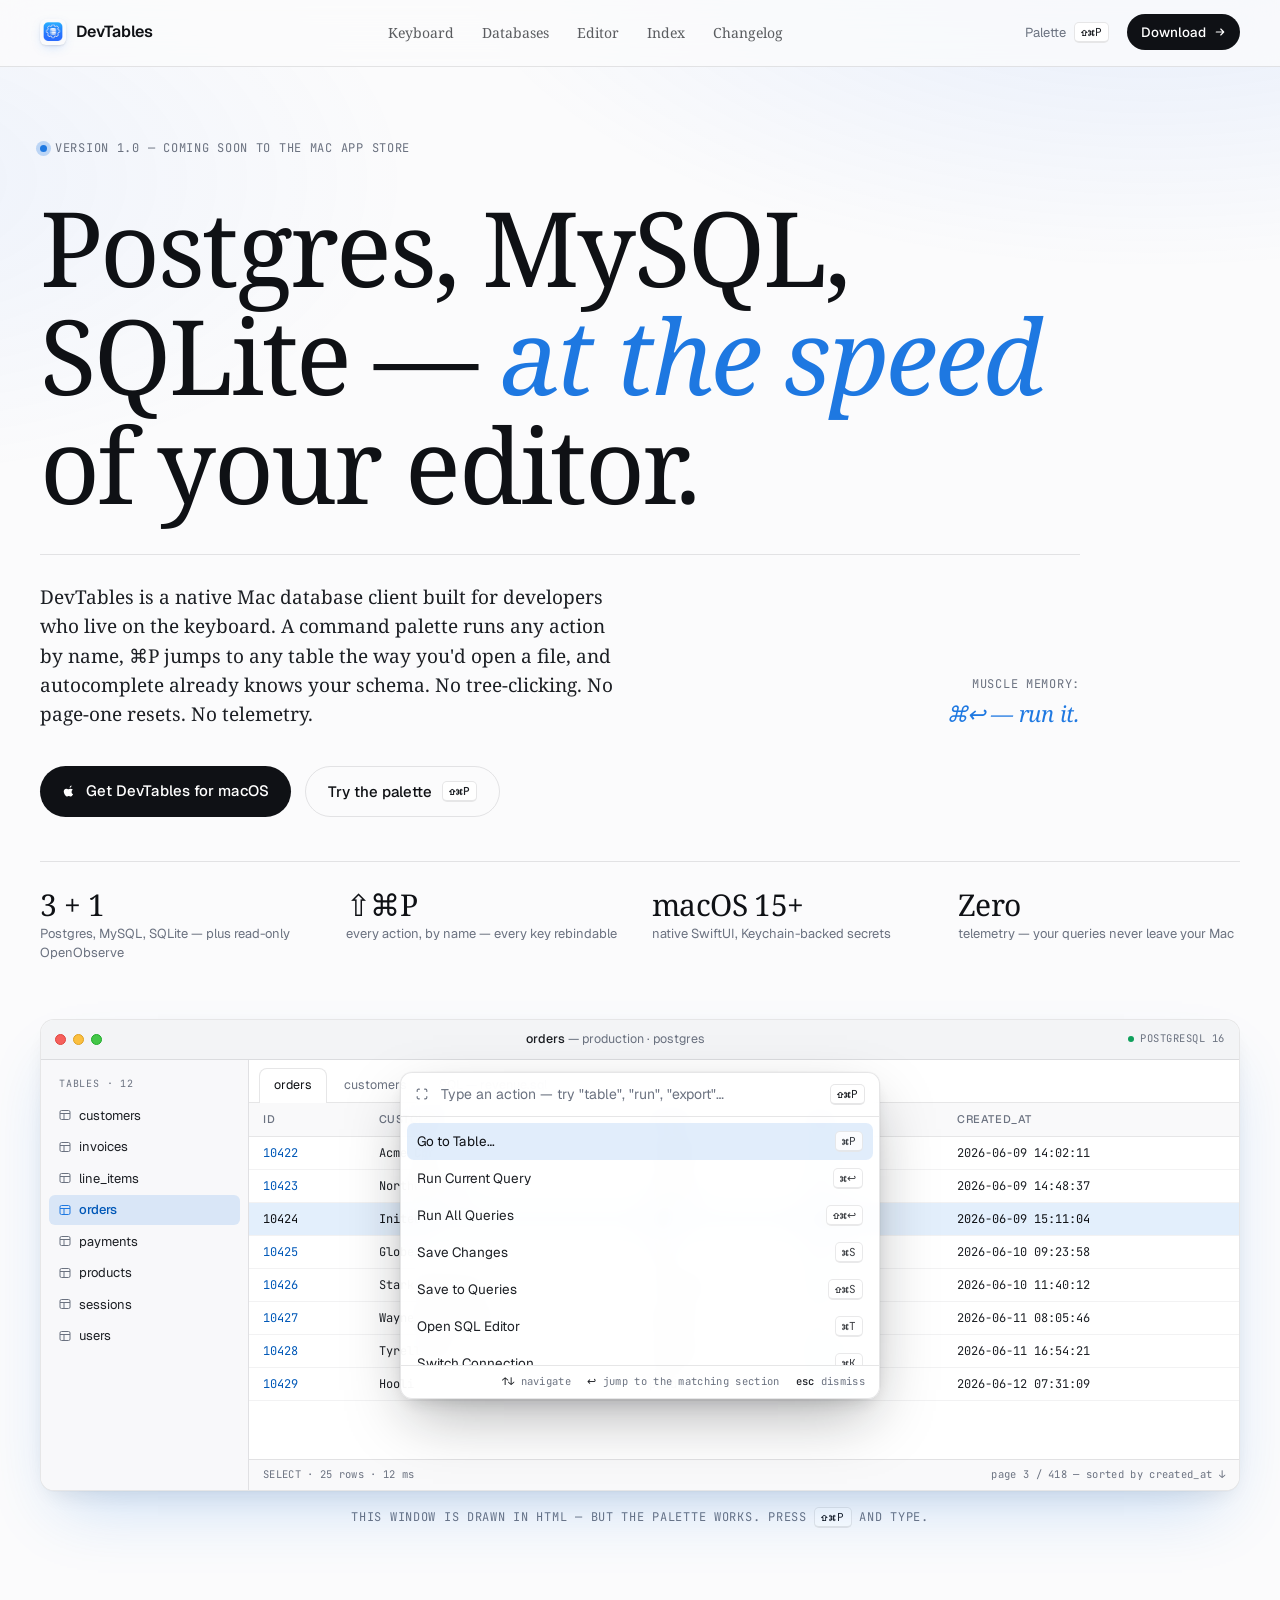
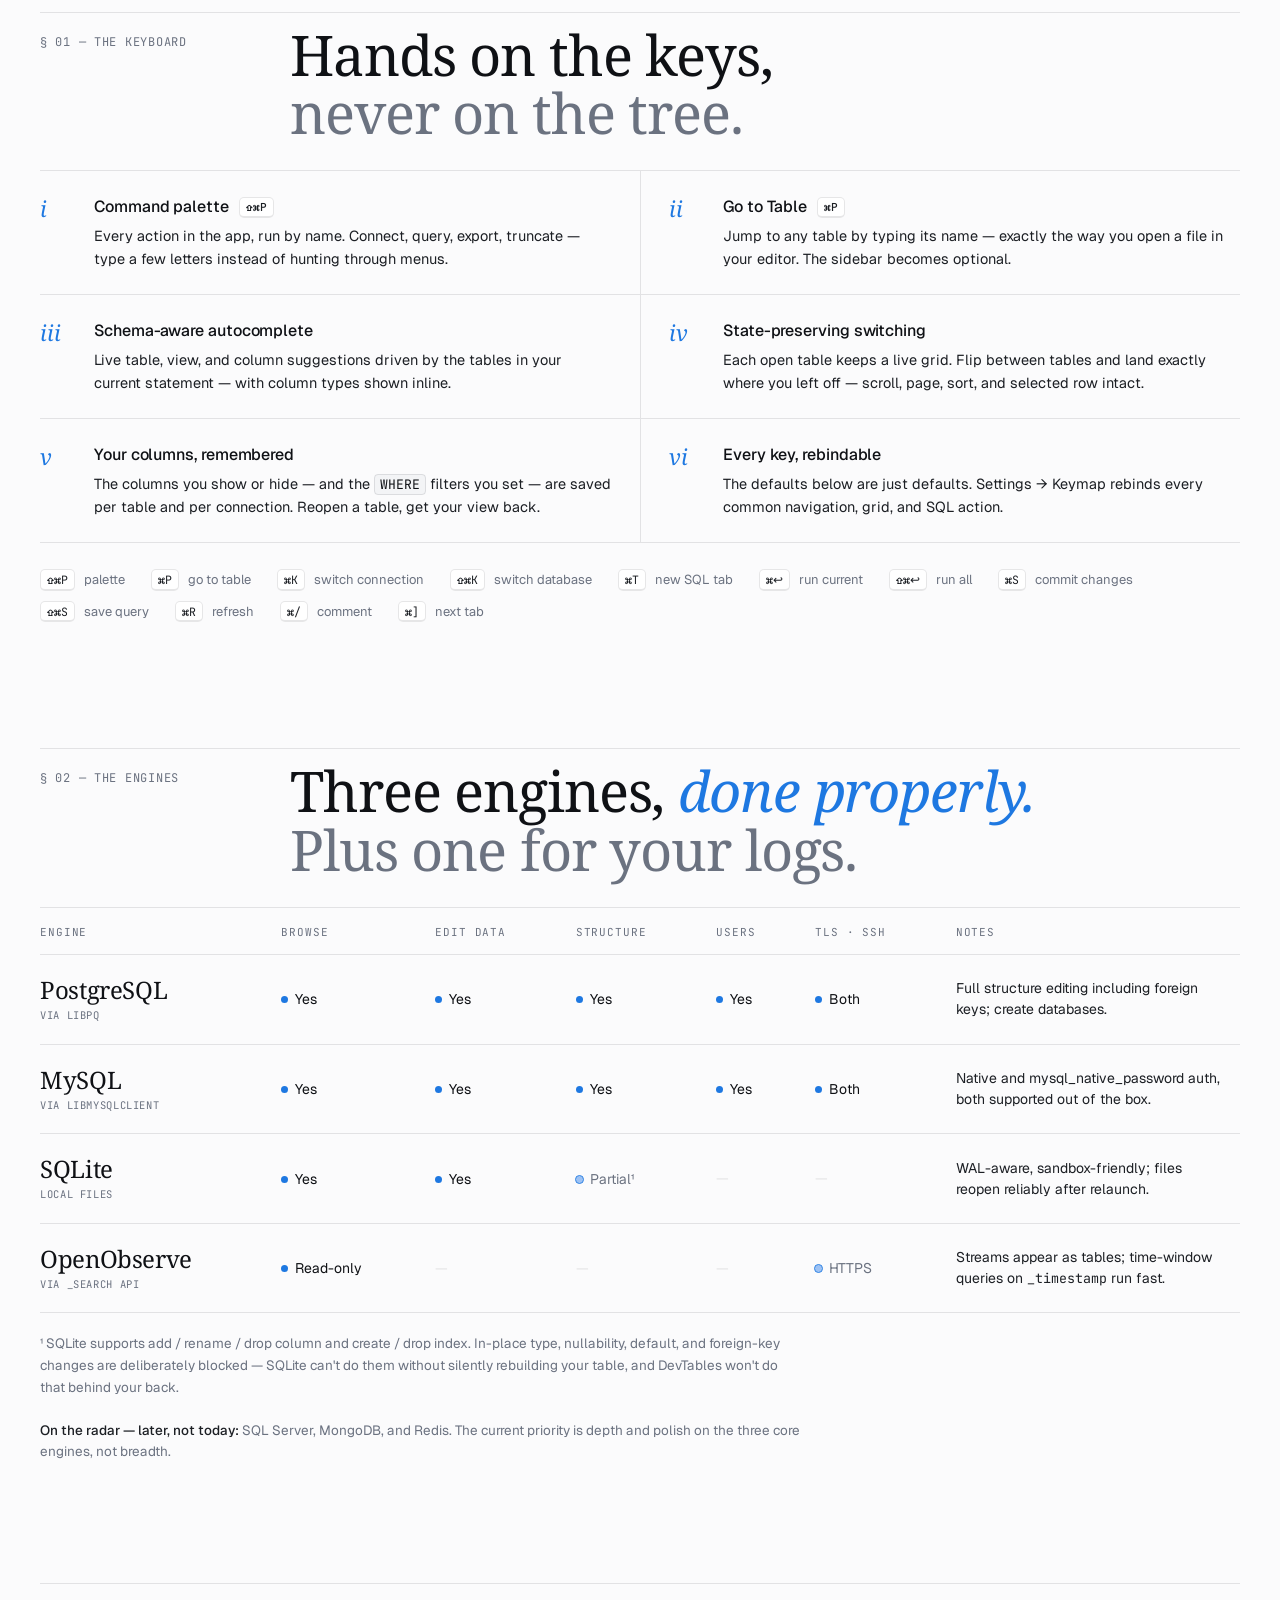
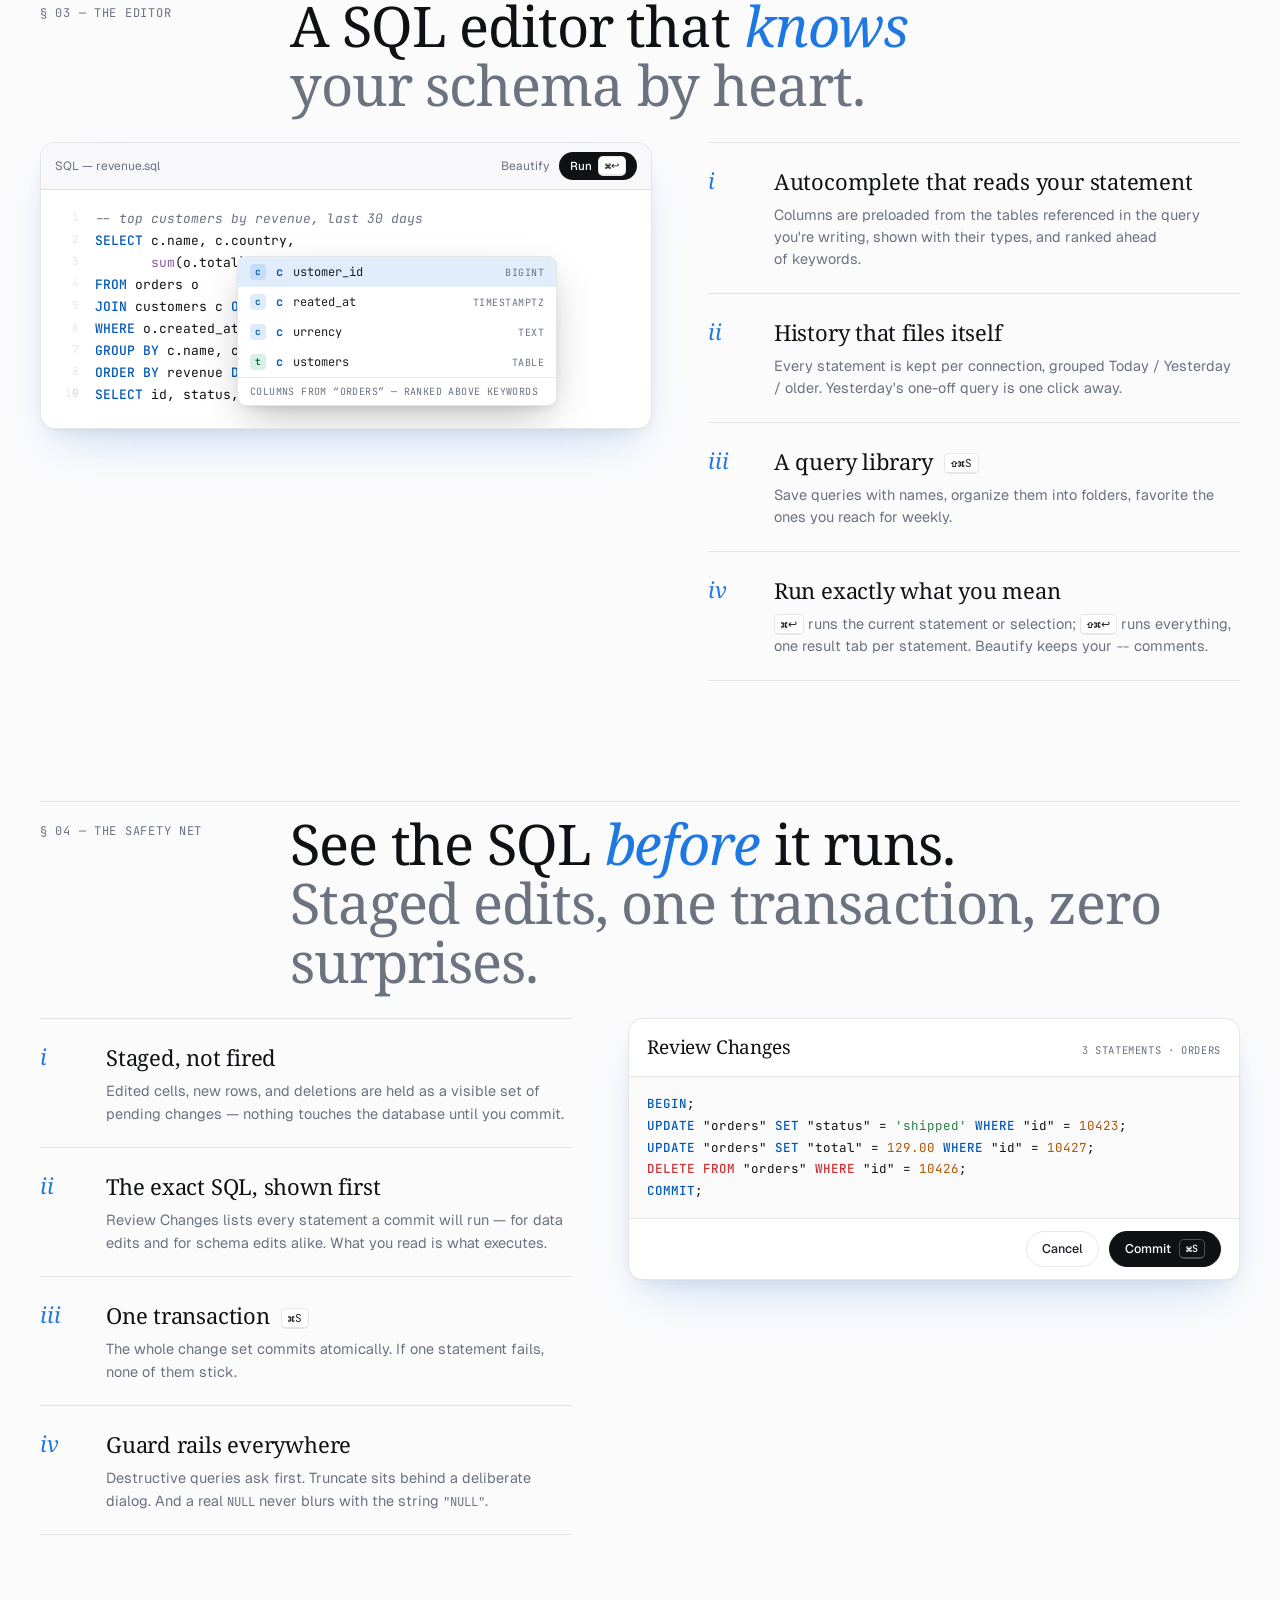
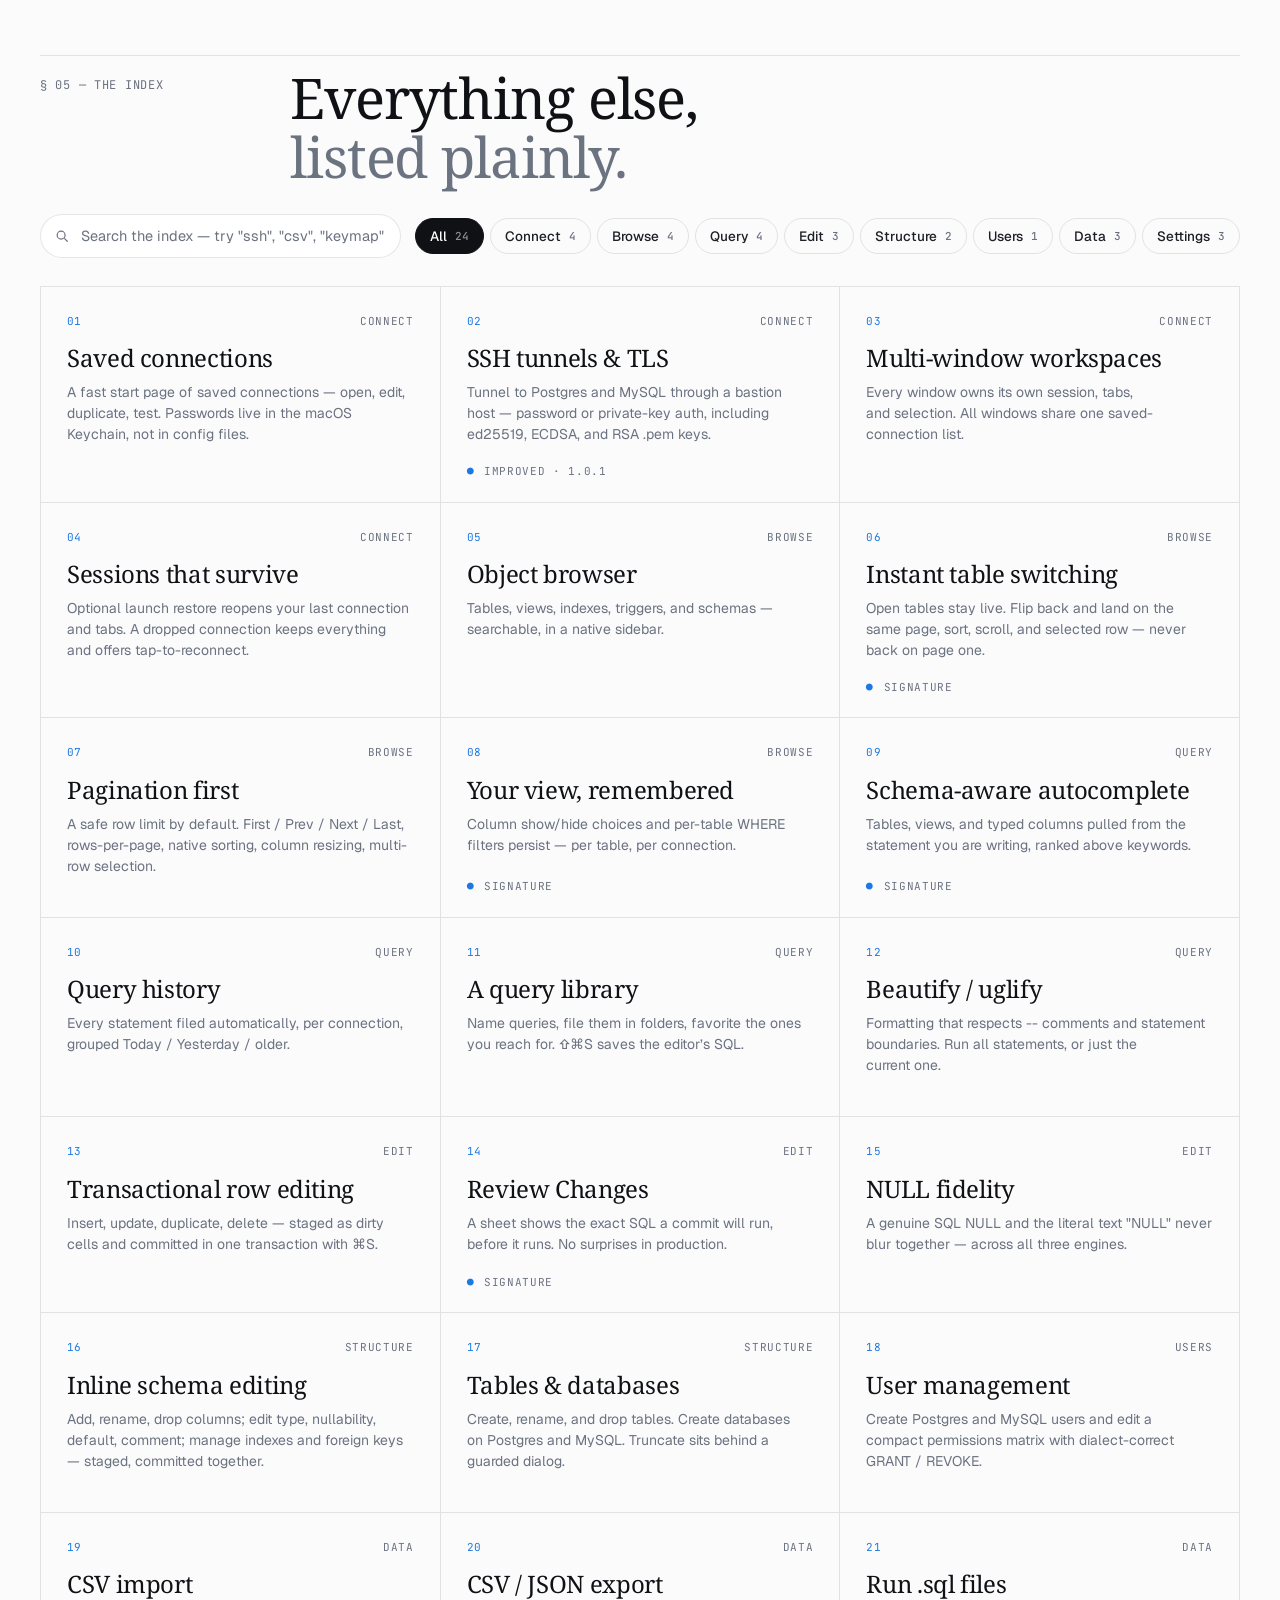
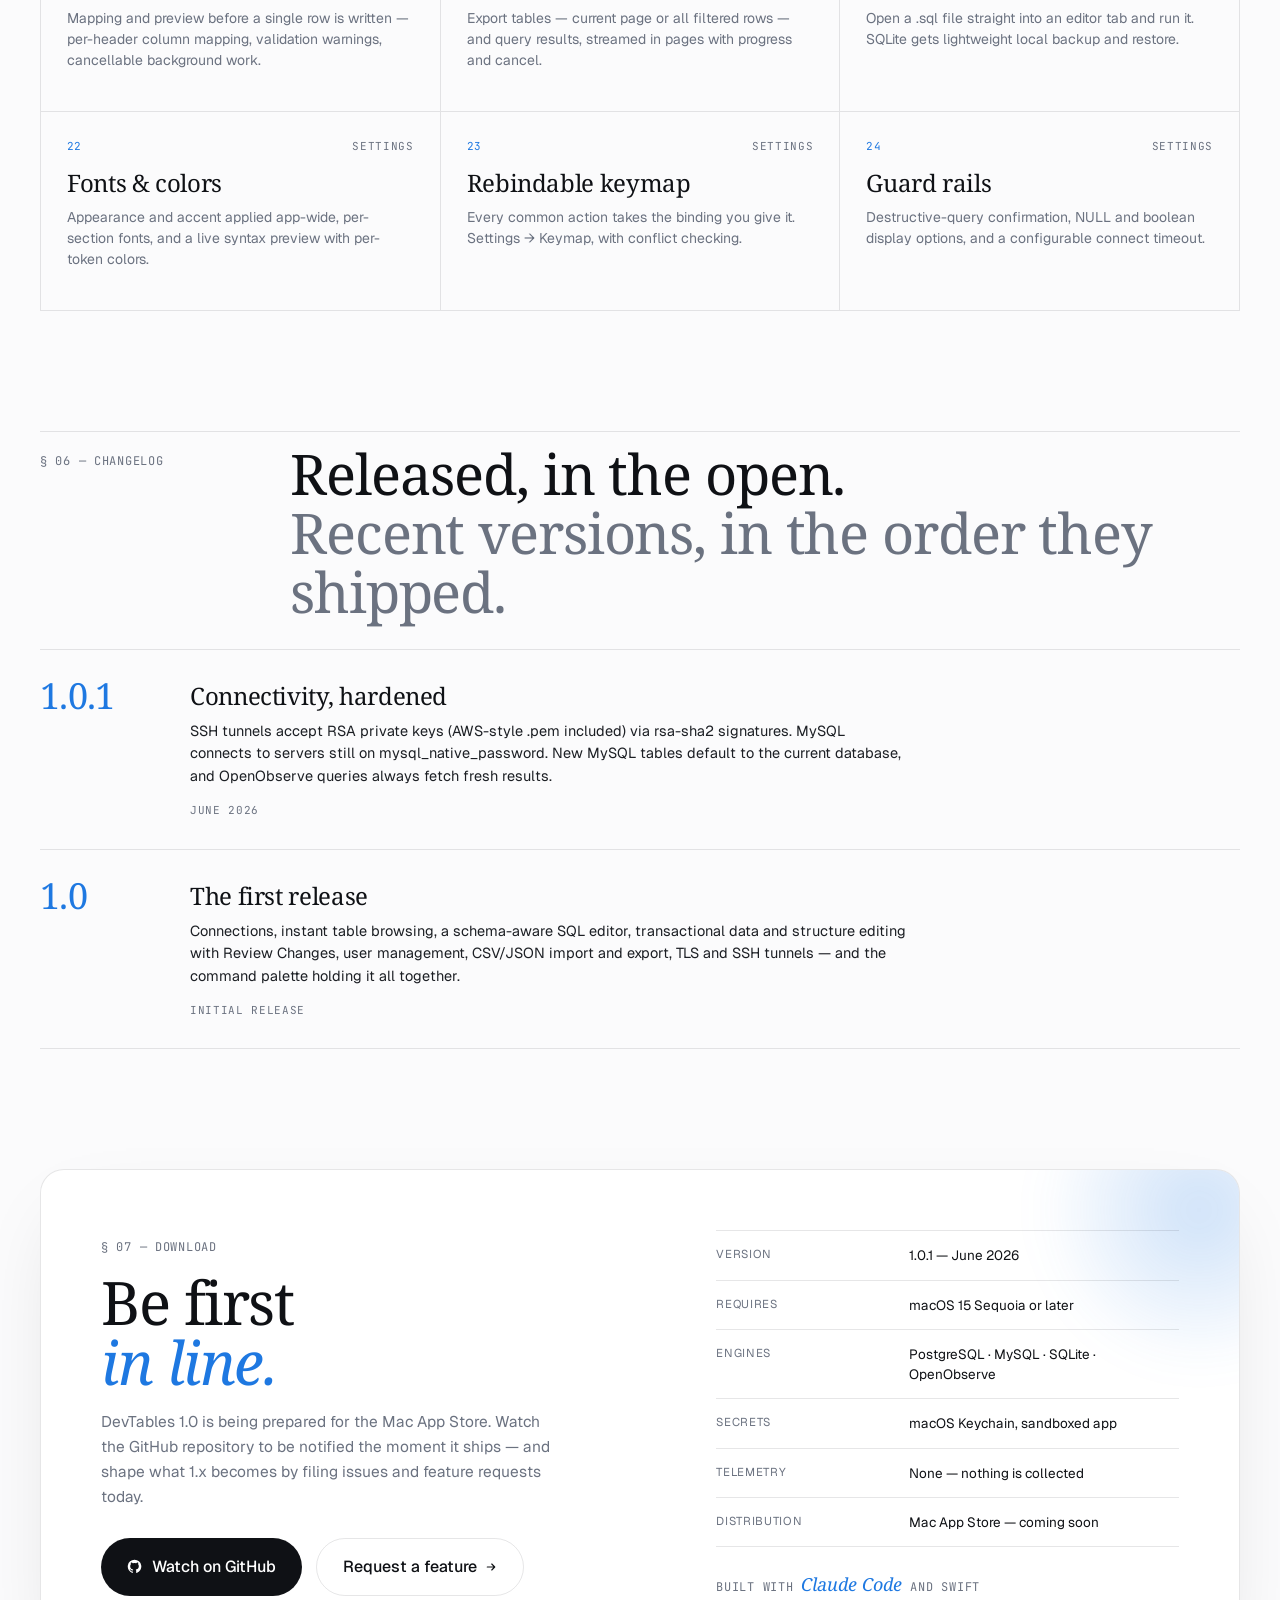
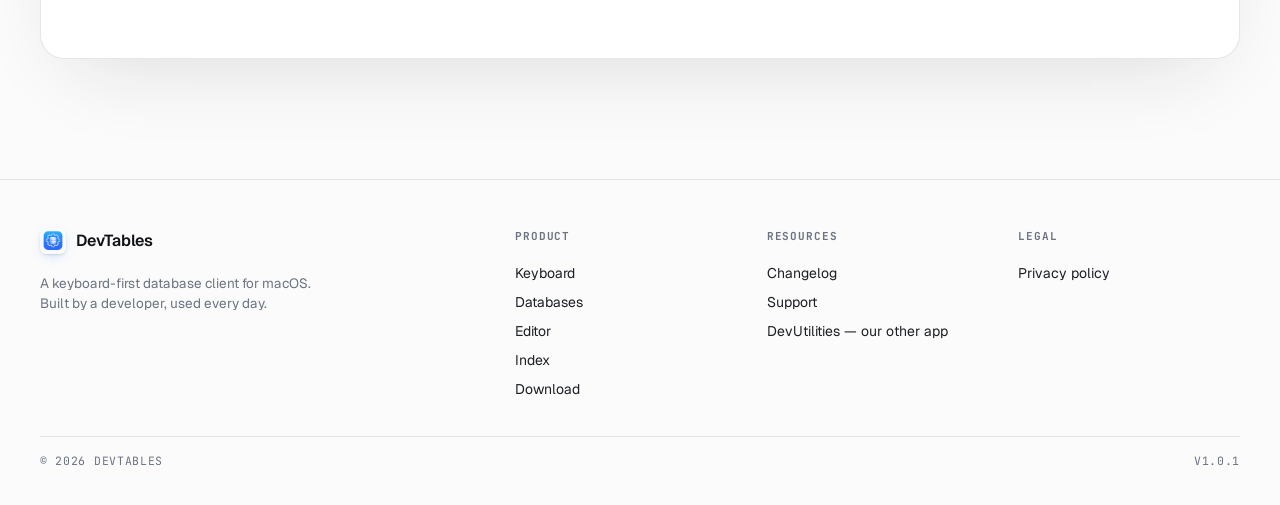
==== index.html @ 797a435f "release website" ====
<!doctype html>
<html lang="en">
<head>
  <meta charset="utf-8" />
  <meta name="viewport" content="width=device-width, initial-scale=1" />
  <title>DevTables — a keyboard-first Mac database client for Postgres, MySQL &amp; SQLite</title>
  <meta name="description" content="DevTables is a native macOS database client that feels like your code editor — command palette, table quick-switcher, schema-aware SQL autocomplete. PostgreSQL, MySQL, SQLite, and read-only OpenObserve." />
  <meta name="keywords" content="mac database client, postgresql gui macos, mysql gui mac, sqlite browser mac, database tool, keyboard-first, command palette, sql editor, ssh tunnel, native macOS app" />

  <meta property="og:type" content="website" />
  <meta property="og:url" content="" />
  <meta property="og:title" content="DevTables — a keyboard-first Mac database client" />
  <meta property="og:description" content="Postgres, MySQL, SQLite — at the speed of your editor. Command palette, quick-switcher, schema-aware autocomplete. Native macOS." />
  <meta property="og:image" content="images/icon.png" />

  <meta property="twitter:card" content="summary" />
  <meta property="twitter:title" content="DevTables — a keyboard-first Mac database client" />
  <meta property="twitter:description" content="Postgres, MySQL, SQLite — at the speed of your editor. Native macOS, zero telemetry." />
  <meta property="twitter:image" content="images/icon.png" />

  <script type="application/ld+json">
  {
    "@context": "https://schema.org",
    "@type": "SoftwareApplication",
    "name": "DevTables",
    "description": "DevTables is a native macOS database client for keyboard-driven developers working with PostgreSQL, MySQL, and SQLite. Command palette, table quick-switcher, schema-aware SQL autocomplete, transactional editing with SQL preview, SSH tunnels and TLS, CSV/JSON import and export.",
    "applicationCategory": "DeveloperApplication",
    "applicationSubCategory": "Developer Tools",
    "operatingSystem": "macOS",
    "softwareVersion": "1.0.1",
    "author": { "@type": "Person", "name": "Hengfei Yang" },
    "requirements": "macOS 15.0 or later",
    "inLanguage": "en-US"
  }
  </script>

  <link rel="icon" type="image/png" href="images/favicon.png" />
  <link rel="preconnect" href="https://fonts.googleapis.com" />
  <link rel="preconnect" href="https://fonts.gstatic.com" crossorigin />
  <link rel="stylesheet" href="https://fonts.googleapis.com/css2?family=Noto+Serif:ital,wght@0,400..700;1,400..700&family=Geist:wght@400;500;600&family=JetBrains+Mono:wght@400;500&display=swap" />
  <link rel="stylesheet" href="css/style.css" />
</head>
<body>
  <!-- ─── Nav ─────────────────────────────────────────────────────────── -->
  <header class="nav">
    <div class="nav-inner">
      <a href="index.html" class="logo" aria-label="DevTables home">
        <img src="images/icon.png" alt="" width="26" height="26" class="logo-img" />
        <span>DevTables</span>
      </a>
      <nav class="nav-links" aria-label="Primary">
        <a href="#keyboard">Keyboard</a>
        <a href="#databases">Databases</a>
        <a href="#editor">Editor</a>
        <a href="#features">Index</a>
        <a href="release-notes.html">Changelog</a>
      </nav>
      <div class="nav-cta">
        <button type="button" class="nav-kbd" data-palette-open title="Open the command palette demo">
          <span>Palette</span>
          <span class="kbd">⇧⌘P</span>
        </button>
        <a href="#download" class="nav-pill">
          <span>Download</span>
          <svg viewBox="0 0 16 16" width="12" height="12" aria-hidden="true">
            <path d="M3 8h10M9 4l4 4-4 4" stroke="currentColor" stroke-width="1.5" fill="none" stroke-linecap="round" stroke-linejoin="round" />
          </svg>
        </a>
      </div>
    </div>
    <div class="nav-progress"></div>
  </header>

  <main>
    <!-- ─── Hero ──────────────────────────────────────────────────────── -->
    <section class="hero" id="top">
      <div class="hero-meta">
        <span class="meta-dot"></span>
        <span>Version 1.0 — coming soon to the Mac App Store</span>
      </div>
      <h1 class="hero-h">
        Postgres, MySQL,<br />
        SQLite — <em>at the speed</em><br />
        of your editor.
      </h1>
      <div class="hero-sub">
        <p>
          DevTables is a native Mac database client built for developers who live
          on the keyboard. A command palette runs any action by name, ⌘P jumps to
          any table the way you'd open a file, and autocomplete already knows your
          schema. No tree-clicking. No page-one resets. No telemetry.
        </p>
        <div class="hero-rot" aria-live="polite">
          <span class="rot-label">Muscle memory:</span>
          <span class="rot-value">⇧⌘P — anything.</span>
        </div>
      </div>
      <div class="hero-actions">
        <a href="#download" class="btn-primary">
          <svg viewBox="0 0 24 24" width="14" height="14" aria-hidden="true">
            <path d="M16.4 2.6a3.7 3.7 0 0 1-.9 2.7 3 3 0 0 1-2.4 1.1 3.4 3.4 0 0 1 .9-2.6 3.7 3.7 0 0 1 2.4-1.2zM19 17.4a8.4 8.4 0 0 1-.8 1.6c-.5.7-.9 1.2-1.2 1.5a2.4 2.4 0 0 1-1.8.8 4.4 4.4 0 0 1-1.7-.4 4.7 4.7 0 0 0-1.8-.4 4.9 4.9 0 0 0-1.8.4 4.6 4.6 0 0 1-1.6.4 2.3 2.3 0 0 1-1.8-.8c-.3-.3-.7-.8-1.3-1.5a8.7 8.7 0 0 1-1.4-2.7A9.5 9.5 0 0 1 3 13a5.6 5.6 0 0 1 .7-2.9 4.3 4.3 0 0 1 1.6-1.6A4.3 4.3 0 0 1 7.5 8a5.5 5.5 0 0 1 1.9.5 4.5 4.5 0 0 0 1.5.5 9.4 9.4 0 0 0 1.7-.6 5.7 5.7 0 0 1 2.3-.4 4.6 4.6 0 0 1 3.6 1.9 4 4 0 0 0-2.1 3.6 4 4 0 0 0 1.3 3 4.4 4.4 0 0 0 1.3.9z" fill="currentColor" />
          </svg>
          Get DevTables for macOS
        </a>
        <button type="button" class="btn-ghost" data-palette-open>
          Try the palette
          <span class="kbd">⇧⌘P</span>
        </button>
      </div>
      <div class="hero-foot">
        <div><span class="foot-num">3 + 1</span><span class="foot-lbl">Postgres, MySQL, SQLite — plus read-only OpenObserve</span></div>
        <div><span class="foot-num">⇧⌘P</span><span class="foot-lbl">every action, by name — every key rebindable</span></div>
        <div><span class="foot-num">macOS 15+</span><span class="foot-lbl">native SwiftUI, Keychain-backed secrets</span></div>
        <div><span class="foot-num">Zero</span><span class="foot-lbl">telemetry — your queries never leave your Mac</span></div>
      </div>
    </section>

    <!-- ─── App window mock + live palette ────────────────────────────── -->
    <div class="stage reveal">
      <div class="appwin" role="img" aria-label="The DevTables window: a sidebar of tables, a paginated data grid, and the command palette open on top.">
        <div class="aw-titlebar">
          <div class="aw-lights"><span></span><span></span><span></span></div>
          <div class="aw-title"><strong>orders</strong> — production · postgres</div>
          <div class="aw-conn">PostgreSQL 16</div>
        </div>
        <div class="aw-body">
          <aside class="aw-side">
            <div class="aw-side-h">Tables · 12</div>
            <div class="aw-tbl"><svg width="12" height="12" viewBox="0 0 12 12" aria-hidden="true"><rect x="1" y="1.5" width="10" height="9" rx="1.5" fill="none" stroke="currentColor"/><path d="M1 4.5h10M5 4.5v6" stroke="currentColor"/></svg>customers</div>
            <div class="aw-tbl"><svg width="12" height="12" viewBox="0 0 12 12" aria-hidden="true"><rect x="1" y="1.5" width="10" height="9" rx="1.5" fill="none" stroke="currentColor"/><path d="M1 4.5h10M5 4.5v6" stroke="currentColor"/></svg>invoices</div>
            <div class="aw-tbl"><svg width="12" height="12" viewBox="0 0 12 12" aria-hidden="true"><rect x="1" y="1.5" width="10" height="9" rx="1.5" fill="none" stroke="currentColor"/><path d="M1 4.5h10M5 4.5v6" stroke="currentColor"/></svg>line_items</div>
            <div class="aw-tbl on"><svg width="12" height="12" viewBox="0 0 12 12" aria-hidden="true"><rect x="1" y="1.5" width="10" height="9" rx="1.5" fill="none" stroke="currentColor"/><path d="M1 4.5h10M5 4.5v6" stroke="currentColor"/></svg>orders</div>
            <div class="aw-tbl"><svg width="12" height="12" viewBox="0 0 12 12" aria-hidden="true"><rect x="1" y="1.5" width="10" height="9" rx="1.5" fill="none" stroke="currentColor"/><path d="M1 4.5h10M5 4.5v6" stroke="currentColor"/></svg>payments</div>
            <div class="aw-tbl"><svg width="12" height="12" viewBox="0 0 12 12" aria-hidden="true"><rect x="1" y="1.5" width="10" height="9" rx="1.5" fill="none" stroke="currentColor"/><path d="M1 4.5h10M5 4.5v6" stroke="currentColor"/></svg>products</div>
            <div class="aw-tbl"><svg width="12" height="12" viewBox="0 0 12 12" aria-hidden="true"><rect x="1" y="1.5" width="10" height="9" rx="1.5" fill="none" stroke="currentColor"/><path d="M1 4.5h10M5 4.5v6" stroke="currentColor"/></svg>sessions</div>
            <div class="aw-tbl"><svg width="12" height="12" viewBox="0 0 12 12" aria-hidden="true"><rect x="1" y="1.5" width="10" height="9" rx="1.5" fill="none" stroke="currentColor"/><path d="M1 4.5h10M5 4.5v6" stroke="currentColor"/></svg>users</div>
          </aside>
          <div class="aw-main">
            <div class="aw-tabs">
              <span class="aw-tab on">orders</span>
              <span class="aw-tab">customers</span>
              <span class="aw-tab">SQL — revenue.sql</span>
            </div>
            <div class="aw-grid">
              <table>
                <thead>
                  <tr><th>id</th><th>customer</th><th>status</th><th class="aw-hide-2">total</th><th class="aw-hide-1">created_at</th></tr>
                </thead>
                <tbody>
                  <tr><td class="num">10422</td><td>Acme Corp</td><td>shipped</td><td class="aw-hide-2 num">412.50</td><td class="aw-hide-1">2026-06-09 14:02:11</td></tr>
                  <tr><td class="num">10423</td><td>Northwind Ltd</td><td>pending</td><td class="aw-hide-2 num">89.00</td><td class="aw-hide-1">2026-06-09 14:48:37</td></tr>
                  <tr class="sel"><td class="num">10424</td><td>Initech</td><td>paid</td><td class="aw-hide-2 num">1,240.00</td><td class="aw-hide-1">2026-06-09 15:11:04</td></tr>
                  <tr><td class="num">10425</td><td>Globex</td><td>paid</td><td class="aw-hide-2 num">560.75</td><td class="aw-hide-1">2026-06-10 09:23:58</td></tr>
                  <tr><td class="num">10426</td><td>Stark Industries</td><td>refunded</td><td class="aw-hide-2 num">75.00</td><td class="aw-hide-1">2026-06-10 11:40:12</td></tr>
                  <tr><td class="num">10427</td><td>Wayne Enterprises</td><td>pending</td><td class="aw-hide-2 null">NULL</td><td class="aw-hide-1">2026-06-11 08:05:46</td></tr>
                  <tr><td class="num">10428</td><td>Tyrell Corp</td><td>shipped</td><td class="aw-hide-2 num">310.20</td><td class="aw-hide-1">2026-06-11 16:54:21</td></tr>
                  <tr><td class="num">10429</td><td>Hooli</td><td>paid</td><td class="aw-hide-2 num">2,180.00</td><td class="aw-hide-1">2026-06-12 07:31:09</td></tr>
                </tbody>
              </table>
            </div>
            <div class="aw-status">
              <span>SELECT · 25 rows · 12 ms</span>
              <span>page 3 / 418 — sorted by created_at ↓</span>
            </div>
          </div>
        </div>

        <!-- Live command palette demo -->
        <div class="palette" id="palette">
          <div class="pal-input">
            <svg viewBox="0 0 16 16" width="14" height="14" aria-hidden="true">
              <path d="M5 2.5h-1A1.5 1.5 0 0 0 2.5 4v1M11 2.5h1A1.5 1.5 0 0 1 13.5 4v1M5 13.5h-1A1.5 1.5 0 0 1 2.5 12v-1M11 13.5h1a1.5 1.5 0 0 0 1.5-1.5v-1" stroke="currentColor" stroke-width="1.3" fill="none" stroke-linecap="round" />
            </svg>
            <input type="text" placeholder="Type an action — try &quot;table&quot;, &quot;run&quot;, &quot;export&quot;…" aria-label="Command palette demo — filter actions" />
            <span class="kbd">⇧⌘P</span>
          </div>
          <div class="pal-list" role="listbox"></div>
          <div class="pal-foot">
            <span><b>↑↓</b> navigate</span>
            <span><b>↩</b> jump to the matching section</span>
            <span><b>esc</b> dismiss</span>
          </div>
        </div>
      </div>
      <p class="stage-hint">This window is drawn in HTML — but the palette works. Press <span class="kbd">⇧⌘P</span> and type.</p>
    </div>

    <!-- ─── § 01 — Keyboard ───────────────────────────────────────────── -->
    <section class="section" id="keyboard">
      <div class="section-head reveal">
        <div class="section-eyebrow">§ 01 — The keyboard</div>
        <h2 class="section-h">
          Hands on the keys,<br />
          <span class="muted">never on the tree.</span>
        </h2>
      </div>
      <div class="caps reveal">
        <div class="cap">
          <span class="cap-n">i</span>
          <div class="cap-body">
            <h4>Command palette <span class="kbd">⇧⌘P</span></h4>
            <p>Every action in the app, run by name. Connect, query, export, truncate — type a few letters instead of hunting through menus.</p>
          </div>
        </div>
        <div class="cap">
          <span class="cap-n">ii</span>
          <div class="cap-body">
            <h4>Go to Table <span class="kbd">⌘P</span></h4>
            <p>Jump to any table by typing its name — exactly the way you open a file in your editor. The sidebar becomes optional.</p>
          </div>
        </div>
        <div class="cap">
          <span class="cap-n">iii</span>
          <div class="cap-body">
            <h4>Schema-aware autocomplete</h4>
            <p>Live table, view, and column suggestions driven by the tables in your current statement — with column types shown inline.</p>
          </div>
        </div>
        <div class="cap">
          <span class="cap-n">iv</span>
          <div class="cap-body">
            <h4>State-preserving switching</h4>
            <p>Each open table keeps a live grid. Flip between tables and land exactly where you left off — scroll, page, sort, and selected row intact.</p>
          </div>
        </div>
        <div class="cap">
          <span class="cap-n">v</span>
          <div class="cap-body">
            <h4>Your columns, remembered</h4>
            <p>The columns you show or hide — and the <code>WHERE</code> filters you set — are saved per table and per connection. Reopen a table, get your view back.</p>
          </div>
        </div>
        <div class="cap">
          <span class="cap-n">vi</span>
          <div class="cap-body">
            <h4>Every key, rebindable</h4>
            <p>The defaults below are just defaults. Settings → Keymap rebinds every common navigation, grid, and SQL action.</p>
          </div>
        </div>
      </div>
      <div class="keys reveal" aria-label="Default keyboard shortcuts">
        <span class="key-pair"><span class="kbd">⇧⌘P</span> palette</span>
        <span class="key-pair"><span class="kbd">⌘P</span> go to table</span>
        <span class="key-pair"><span class="kbd">⌘K</span> switch connection</span>
        <span class="key-pair"><span class="kbd">⇧⌘K</span> switch database</span>
        <span class="key-pair"><span class="kbd">⌘T</span> new SQL tab</span>
        <span class="key-pair"><span class="kbd">⌘↩</span> run current</span>
        <span class="key-pair"><span class="kbd">⇧⌘↩</span> run all</span>
        <span class="key-pair"><span class="kbd">⌘S</span> commit changes</span>
        <span class="key-pair"><span class="kbd">⇧⌘S</span> save query</span>
        <span class="key-pair"><span class="kbd">⌘R</span> refresh</span>
        <span class="key-pair"><span class="kbd">⌘/</span> comment</span>
        <span class="key-pair"><span class="kbd">⌘]</span> next tab</span>
      </div>
    </section>

    <!-- ─── § 02 — Databases ──────────────────────────────────────────── -->
    <section class="section" id="databases">
      <div class="section-head reveal">
        <div class="section-eyebrow">§ 02 — The engines</div>
        <h2 class="section-h">
          Three engines, <em>done properly.</em><br />
          <span class="muted">Plus one for your logs.</span>
        </h2>
      </div>
      <div class="dbm-wrap reveal">
        <table class="dbm">
          <thead>
            <tr>
              <th>Engine</th>
              <th>Browse</th>
              <th>Edit data</th>
              <th>Structure</th>
              <th>Users</th>
              <th>TLS · SSH</th>
              <th>Notes</th>
            </tr>
          </thead>
          <tbody>
            <tr>
              <td><span class="dbm-engine">PostgreSQL<small>via libpq</small></span></td>
              <td><span class="dbm-yes">Yes</span></td>
              <td><span class="dbm-yes">Yes</span></td>
              <td><span class="dbm-yes">Yes</span></td>
              <td><span class="dbm-yes">Yes</span></td>
              <td><span class="dbm-yes">Both</span></td>
              <td class="dbm-note">Full structure editing including foreign keys; create databases.</td>
            </tr>
            <tr>
              <td><span class="dbm-engine">MySQL<small>via libmysqlclient</small></span></td>
              <td><span class="dbm-yes">Yes</span></td>
              <td><span class="dbm-yes">Yes</span></td>
              <td><span class="dbm-yes">Yes</span></td>
              <td><span class="dbm-yes">Yes</span></td>
              <td><span class="dbm-yes">Both</span></td>
              <td class="dbm-note">Native and mysql_native_password auth, both supported out of the box.</td>
            </tr>
            <tr>
              <td><span class="dbm-engine">SQLite<small>local files</small></span></td>
              <td><span class="dbm-yes">Yes</span></td>
              <td><span class="dbm-yes">Yes</span></td>
              <td><span class="dbm-part">Partial¹</span></td>
              <td><span class="dbm-no">—</span></td>
              <td><span class="dbm-no">—</span></td>
              <td class="dbm-note">WAL-aware, sandbox-friendly; files reopen reliably after relaunch.</td>
            </tr>
            <tr>
              <td><span class="dbm-engine">OpenObserve<small>via _search api</small></span></td>
              <td><span class="dbm-yes">Read-only</span></td>
              <td><span class="dbm-no">—</span></td>
              <td><span class="dbm-no">—</span></td>
              <td><span class="dbm-no">—</span></td>
              <td><span class="dbm-part">HTTPS</span></td>
              <td class="dbm-note">Streams appear as tables; time-window queries on <code style="font-family:var(--mono);font-size:0.95em;">_timestamp</code> run fast.</td>
            </tr>
          </tbody>
        </table>
      </div>
      <p class="dbm-foot reveal">
        ¹ SQLite supports add / rename / drop column and create / drop index. In-place type, nullability,
        default, and foreign-key changes are deliberately blocked — SQLite can't do them without silently
        rebuilding your table, and DevTables won't do that behind your back.<br /><br />
        <strong>On the radar — later, not today:</strong> SQL Server, MongoDB, and Redis. The current
        priority is depth and polish on the three core engines, not breadth.
      </p>
    </section>

    <!-- ─── § 03 — SQL editor ─────────────────────────────────────────── -->
    <section class="section" id="editor">
      <div class="section-head reveal">
        <div class="section-eyebrow">§ 03 — The editor</div>
        <h2 class="section-h">
          A SQL editor that <em>knows</em><br />
          <span class="muted">your schema by heart.</span>
        </h2>
      </div>
      <div class="spotlight-grid reveal">
        <div class="editor-mock" role="img" aria-label="The DevTables SQL editor with schema-aware autocomplete suggesting typed columns.">
          <div class="em-bar">
            <span>SQL — revenue.sql</span>
            <span class="em-bar-spacer"></span>
            <span>Beautify</span>
            <span class="em-run">Run <span class="kbd">⌘↩</span></span>
          </div>
          <pre class="em-code"><span class="ln"><span class="sc">-- top customers by revenue, last 30 days</span></span><span class="ln"><span class="sk">SELECT</span> c.name, c.country,</span><span class="ln">       <span class="sf">sum</span>(o.total) <span class="sk">AS</span> revenue</span><span class="ln"><span class="sk">FROM</span> orders o</span><span class="ln"><span class="sk">JOIN</span> customers c <span class="sk">ON</span> c.id = o.customer_id</span><span class="ln"><span class="sk">WHERE</span> o.created_at &gt; <span class="sf">now</span>() - <span class="sk">interval</span> <span class="ss">'30 days'</span></span><span class="ln"><span class="sk">GROUP BY</span> c.name, c.country</span><span class="ln"><span class="sk">ORDER BY</span> revenue <span class="sk">DESC</span> <span class="sk">LIMIT</span> <span class="sn">25</span>;</span><span class="ln"></span><span class="ln"><span class="sk">SELECT</span> id, status, total <span class="sk">FROM</span> orders <span class="sk">WHERE</span> c<span class="caret"></span></span></pre>
          <div class="ac-pop" aria-hidden="true">
            <div class="ac-row on"><span class="ac-kind">c</span><b>c</b>ustomer_id<span class="ac-type">bigint</span></div>
            <div class="ac-row"><span class="ac-kind">c</span><b>c</b>reated_at<span class="ac-type">timestamptz</span></div>
            <div class="ac-row"><span class="ac-kind">c</span><b>c</b>urrency<span class="ac-type">text</span></div>
            <div class="ac-row"><span class="ac-kind t">t</span><b>c</b>ustomers<span class="ac-type">table</span></div>
            <div class="ac-foot">columns from “orders” — ranked above keywords</div>
          </div>
        </div>
        <div class="spotlight-notes">
          <div class="note">
            <span class="note-mark">i</span>
            <div class="note-body">
              <h4>Autocomplete that reads your statement</h4>
              <p>Columns are preloaded from the tables referenced in the query you're writing, shown with their types, and ranked ahead of keywords.</p>
            </div>
          </div>
          <div class="note">
            <span class="note-mark">ii</span>
            <div class="note-body">
              <h4>History that files itself</h4>
              <p>Every statement is kept per connection, grouped Today / Yesterday / older. Yesterday's one-off query is one click away.</p>
            </div>
          </div>
          <div class="note">
            <span class="note-mark">iii</span>
            <div class="note-body">
              <h4>A query library <span class="kbd">⇧⌘S</span></h4>
              <p>Save queries with names, organize them into folders, favorite the ones you reach for weekly.</p>
            </div>
          </div>
          <div class="note">
            <span class="note-mark">iv</span>
            <div class="note-body">
              <h4>Run exactly what you mean</h4>
              <p><span class="kbd">⌘↩</span> runs the current statement or selection; <span class="kbd">⇧⌘↩</span> runs everything, one result tab per statement. Beautify keeps your <code style="font-family:var(--mono);font-size:0.85em;">--</code> comments.</p>
            </div>
          </div>
        </div>
      </div>
    </section>

    <!-- ─── § 04 — Safety ─────────────────────────────────────────────── -->
    <section class="section" id="safety">
      <div class="section-head reveal">
        <div class="section-eyebrow">§ 04 — The safety net</div>
        <h2 class="section-h">
          See the SQL <em>before</em> it runs.<br />
          <span class="muted">Staged edits, one transaction, zero surprises.</span>
        </h2>
      </div>
      <div class="spotlight-grid flip reveal">
        <div class="spotlight-notes">
          <div class="note">
            <span class="note-mark">i</span>
            <div class="note-body">
              <h4>Staged, not fired</h4>
              <p>Edited cells, new rows, and deletions are held as a visible set of pending changes — nothing touches the database until you commit.</p>
            </div>
          </div>
          <div class="note">
            <span class="note-mark">ii</span>
            <div class="note-body">
              <h4>The exact SQL, shown first</h4>
              <p>Review Changes lists every statement a commit will run — for data edits and for schema edits alike. What you read is what executes.</p>
            </div>
          </div>
          <div class="note">
            <span class="note-mark">iii</span>
            <div class="note-body">
              <h4>One transaction <span class="kbd">⌘S</span></h4>
              <p>The whole change set commits atomically. If one statement fails, none of them stick.</p>
            </div>
          </div>
          <div class="note">
            <span class="note-mark">iv</span>
            <div class="note-body">
              <h4>Guard rails everywhere</h4>
              <p>Destructive queries ask first. Truncate sits behind a deliberate dialog. And a real <code style="font-family:var(--mono);font-size:0.85em;">NULL</code> never blurs with the string <code style="font-family:var(--mono);font-size:0.85em;">"NULL"</code>.</p>
            </div>
          </div>
        </div>
        <div class="review-mock" role="img" aria-label="The Review Changes sheet listing the exact SQL statements a commit will run.">
          <div class="rv-head">
            <h4>Review Changes</h4>
            <span class="rv-count">3 statements · orders</span>
          </div>
          <pre class="rv-sql"><span class="ln"><span class="sk">BEGIN</span>;</span><span class="ln"><span class="sk">UPDATE</span> "orders" <span class="sk">SET</span> "status" = <span class="ss">'shipped'</span> <span class="sk">WHERE</span> "id" = <span class="sn">10423</span>;</span><span class="ln"><span class="sk">UPDATE</span> "orders" <span class="sk">SET</span> "total" = <span class="sn">129.00</span> <span class="sk">WHERE</span> "id" = <span class="sn">10427</span>;</span><span class="ln del"><span class="sk">DELETE FROM</span> "orders" <span class="sk">WHERE</span> "id" = <span class="sn">10426</span>;</span><span class="ln"><span class="sk">COMMIT</span>;</span></pre>
          <div class="rv-actions">
            <span class="rv-btn">Cancel</span>
            <span class="rv-btn primary">Commit <span class="kbd">⌘S</span></span>
          </div>
        </div>
      </div>
    </section>

    <!-- ─── § 05 — Feature index ──────────────────────────────────────── -->
    <section class="section" id="features">
      <div class="section-head reveal">
        <div class="section-eyebrow">§ 05 — The index</div>
        <h2 class="section-h">
          Everything else,<br />
          <span class="muted">listed plainly.</span>
        </h2>
      </div>
      <div class="tools-controls reveal">
        <div class="search">
          <svg viewBox="0 0 16 16" width="14" height="14" aria-hidden="true">
            <circle cx="7" cy="7" r="4.5" fill="none" stroke="currentColor" stroke-width="1.4" />
            <path d="M11 11l3 3" stroke="currentColor" stroke-width="1.4" stroke-linecap="round" />
          </svg>
          <input id="features-search" type="text" placeholder='Search the index — try "ssh", "csv", "keymap"…' />
          <button id="features-search-clear" class="search-clear" aria-label="Clear">✕</button>
        </div>
        <div class="cats" id="features-cats"></div>
      </div>
      <div class="tools-grid reveal" id="features-grid"></div>
    </section>

    <!-- ─── § 06 — Changelog (condensed) ──────────────────────────────── -->
    <section class="section" id="changelog">
      <div class="section-head reveal">
        <div class="section-eyebrow">§ 06 — Changelog</div>
        <h2 class="section-h">
          Released, in the open.<br />
          <span class="muted">Recent versions, in the order they shipped.</span>
        </h2>
      </div>
      <ol class="changes reveal">
        <li>
          <span class="ver">1.0.1</span>
          <div>
            <h4>Connectivity, hardened</h4>
            <p>SSH tunnels accept RSA private keys (AWS-style .pem included) via rsa-sha2 signatures. MySQL connects to servers still on mysql_native_password. New MySQL tables default to the current database, and OpenObserve queries always fetch fresh results.</p>
            <span class="when">June 2026</span>
          </div>
        </li>
        <li>
          <span class="ver">1.0</span>
          <div>
            <h4>The first release</h4>
            <p>Connections, instant table browsing, a schema-aware SQL editor, transactional data and structure editing with Review Changes, user management, CSV/JSON import and export, TLS and SSH tunnels — and the command palette holding it all together.</p>
            <span class="when">Initial release</span>
          </div>
        </li>
      </ol>
    </section>

    <!-- ─── § 07 — Download ───────────────────────────────────────────── -->
    <section class="section" id="download">
      <div class="dl-card reveal">
        <div class="dl-left">
          <div class="section-eyebrow">§ 07 — Download</div>
          <h2 class="dl-h">
            Be first<br />
            <em>in line.</em>
          </h2>
          <p class="dl-p">
            DevTables 1.0 is being prepared for the Mac App Store. Watch the GitHub
            repository to be notified the moment it ships — and shape what 1.x becomes
            by filing issues and feature requests today.
          </p>
          <div class="dl-actions">
            <!-- At launch: swap this for the App Store button, e.g.
            <a href="https://apps.apple.com/app/devtables/idXXXXXXXXXX" class="btn-primary lg">Download — Mac App Store</a>
            -->
            <a href="https://github.com/hengfeiyang/DevTables" class="btn-primary lg">
              <svg viewBox="0 0 16 16" width="15" height="15" aria-hidden="true">
                <path d="M8 .8a7.2 7.2 0 0 0-2.28 14.03c.36.07.5-.16.5-.35v-1.21c-2 .43-2.43-.97-2.43-.97-.33-.83-.8-1.05-.8-1.05-.66-.45.05-.44.05-.44.72.05 1.1.75 1.1.75.65 1.1 1.7.79 2.1.6.07-.46.26-.78.46-.96-1.6-.18-3.28-.8-3.28-3.56 0-.78.28-1.43.74-1.93-.07-.18-.32-.92.07-1.91 0 0 .6-.2 1.98.74a6.9 6.9 0 0 1 3.6 0c1.37-.93 1.97-.74 1.97-.74.4 1 .15 1.73.07 1.91.46.5.74 1.15.74 1.93 0 2.77-1.69 3.38-3.3 3.56.26.22.5.66.5 1.33v1.97c0 .2.13.42.5.35A7.2 7.2 0 0 0 8 .8z" fill="currentColor" />
              </svg>
              Watch on GitHub
            </a>
            <a href="https://github.com/hengfeiyang/DevTables/issues" class="btn-ghost lg">
              Request a feature
              <svg viewBox="0 0 16 16" width="12" height="12" aria-hidden="true">
                <path d="M3 8h10M9 4l4 4-4 4" stroke="currentColor" stroke-width="1.5" fill="none" stroke-linecap="round" stroke-linejoin="round" />
              </svg>
            </a>
          </div>
        </div>
        <aside class="dl-right">
          <div class="dl-spec">
            <span class="spec-k">Version</span><span class="spec-v">1.0.1 — June 2026</span>
            <span class="spec-k">Requires</span><span class="spec-v">macOS 15 Sequoia or later</span>
            <span class="spec-k">Engines</span><span class="spec-v">PostgreSQL · MySQL · SQLite · OpenObserve</span>
            <span class="spec-k">Secrets</span><span class="spec-v">macOS Keychain, sandboxed app</span>
            <span class="spec-k">Telemetry</span><span class="spec-v">None — nothing is collected</span>
            <span class="spec-k">Distribution</span><span class="spec-v">Mac App Store — coming soon</span>
          </div>
          <div class="dl-built">
            <span>Built with</span>
            <strong>Claude Code</strong>
            <span>and Swift</span>
          </div>
        </aside>
      </div>
    </section>
  </main>

  <!-- ─── Footer ──────────────────────────────────────────────────────── -->
  <footer class="foot">
    <div class="foot-inner">
      <div class="foot-brand">
        <a href="index.html" class="logo">
          <img src="images/icon.png" alt="" width="26" height="26" class="logo-img" />
          <span>DevTables</span>
        </a>
        <p>A keyboard-first database client for macOS.<br />Built by a developer, used every day.</p>
      </div>
      <div class="foot-cols">
        <div>
          <h5>Product</h5>
          <a href="#keyboard">Keyboard</a>
          <a href="#databases">Databases</a>
          <a href="#editor">Editor</a>
          <a href="#features">Index</a>
          <a href="#download">Download</a>
        </div>
        <div>
          <h5>Resources</h5>
          <a href="release-notes.html">Changelog</a>
          <a href="https://github.com/hengfeiyang/DevTables/issues">Support</a>
          <a href="https://apps.apple.com/app/devutilities/id6753612551">DevUtilities — our other app</a>
        </div>
        <div>
          <h5>Legal</h5>
          <a href="privacy_policy.html">Privacy policy</a>
        </div>
      </div>
    </div>
    <div class="foot-rule"></div>
    <div class="foot-bottom">
      <span>© 2026 DevTables</span>
      <span>v1.0.1</span>
    </div>
  </footer>

  <script src="js/main.js"></script>
</body>
</html>
---- css/style.css ----
/* ─── DevTables · Editorial, keyboard-first ────────────────────────────── */

:root {
  --bg:        #fbfbfc;
  --bg-2:      #f3f4f6;
  --bg-3:      #ebecef;
  --ink:       #0f1115;
  --ink-2:     #1c1f24;
  --muted:     #6b7280;
  --hair:      rgba(15, 17, 21, 0.10);
  --hair-2:    rgba(15, 17, 21, 0.05);
  --paper:     #ffffff;
  --accent:    oklch(58% 0.18 256);
  --accent-2:  oklch(47% 0.17 256);
  --ok:        oklch(62% 0.15 155);
  --serif:     "Noto Serif", "Cambria", "Iowan Old Style", Georgia, serif;
  --sans:      "Geist", -apple-system, BlinkMacSystemFont, "Helvetica Neue", sans-serif;
  --mono:      "JetBrains Mono", ui-monospace, "SF Mono", Menlo, monospace;
  --rad: 15px;
}

* { box-sizing: border-box; }
html, body { margin: 0; padding: 0; }
body {
  background: var(--bg);
  color: var(--ink);
  font-family: var(--serif);
  font-size: 17px;
  line-height: 1.5;
  font-feature-settings: "ss01", "cv11";
  -webkit-font-smoothing: antialiased;
  text-rendering: optimizeLegibility;
  overflow-x: hidden;
}
::selection { background: var(--accent); color: var(--paper); }

body::before {
  content: "";
  position: fixed;
  inset: 0;
  pointer-events: none;
  background:
    radial-gradient(1200px 600px at 90% -10%, rgba(56, 124, 240, 0.12), transparent 60%),
    radial-gradient(900px 500px at -10% 20%, rgba(56, 124, 240, 0.07), transparent 60%);
  z-index: 0;
}
main { position: relative; z-index: 1; }

/* ─── Keycaps ───────────────────────────────────────────────────────────── */
kbd, .kbd {
  display: inline-block;
  font-family: var(--mono);
  font-size: 11px;
  line-height: 1;
  color: var(--ink-2);
  background: var(--paper);
  border: 0.5px solid var(--hair);
  border-bottom-width: 2px;
  border-radius: 5px;
  padding: 4px 6px 3px;
  vertical-align: middle;
  white-space: nowrap;
}

/* ─── Nav ───────────────────────────────────────────────────────────────── */
.nav {
  position: sticky;
  top: 0;
  z-index: 50;
  backdrop-filter: blur(18px) saturate(140%);
  -webkit-backdrop-filter: blur(18px) saturate(140%);
  background: color-mix(in oklab, var(--bg) 78%, transparent);
  border-bottom: 0.5px solid var(--hair);
}
.nav-inner {
  max-width: 1280px;
  margin: 0 auto;
  padding: 14px 40px;
  display: flex; align-items: center; justify-content: space-between; gap: 30px;
}
.logo {
  display: inline-flex; align-items: center; gap: 10px;
  text-decoration: none; color: var(--ink);
  font-family: var(--sans); font-weight: 600; letter-spacing: -0.005em;
  font-size: 16px;
}
.logo-img {
  border-radius: 6px;
  display: block;
  box-shadow: 0 1px 2px rgba(26,24,21,0.10), 0 4px 12px -4px rgba(56,124,240,0.35);
}
.nav-links {
  display: flex; gap: 28px;
  font-size: 14px;
}
.nav-links a {
  color: var(--ink-2); text-decoration: none;
  opacity: .72; transition: opacity .15s;
}
.nav-links a:hover { opacity: 1; }
.nav-cta { display: flex; align-items: center; gap: 10px; }
.nav-kbd {
  display: inline-flex; align-items: center; gap: 8px;
  border: 0; background: transparent; cursor: pointer;
  font-family: var(--sans); font-size: 13px; color: var(--muted);
  padding: 6px 8px; border-radius: 8px;
  transition: background .15s, color .15s;
}
.nav-kbd:hover { background: var(--bg-2); color: var(--ink); }
.nav-pill {
  display: inline-flex; align-items: center; gap: 8px;
  padding: 8px 14px; border-radius: 999px;
  background: var(--ink); color: var(--paper);
  text-decoration: none; font-family: var(--sans); font-size: 13.5px; font-weight: 500;
  transition: transform .12s, background .12s;
}
.nav-pill:hover { transform: translateY(-1px); background: var(--ink-2); }
.nav-progress {
  height: 2px; background: var(--accent);
  transform-origin: 0 50%; transition: transform .1s linear;
  transform: scaleX(0);
}
.nav-static .nav-progress {
  background: linear-gradient(90deg, var(--accent), color-mix(in oklab, var(--accent) 10%, transparent));
  transform: scaleX(1);
  opacity: 0.5;
}
@media (max-width: 720px) {
  .nav-inner { padding: 12px 22px; }
  .nav-links, .nav-kbd { display: none; }
}

/* ─── Hero ──────────────────────────────────────────────────────────────── */
.hero {
  max-width: 1280px;
  margin: 0 auto;
  padding: 72px 40px 48px;
  display: grid;
  grid-template-columns: 1fr;
  gap: 36px;
  position: relative;
  z-index: 1;
}
.hero-meta {
  display: inline-flex; align-items: center; gap: 8px;
  font-family: var(--mono); font-size: 12px; color: var(--muted);
  text-transform: uppercase; letter-spacing: 0.06em;
}
.hero-meta span { min-width: 0; }
.meta-dot { flex: none; }
.meta-dot {
  width: 7px; height: 7px; border-radius: 50%;
  background: var(--accent);
  box-shadow: 0 0 0 4px color-mix(in oklab, var(--accent) 25%, transparent);
  animation: pulse 2.4s ease-in-out infinite;
}
@keyframes pulse {
  0%, 100% { box-shadow: 0 0 0 4px color-mix(in oklab, var(--accent) 25%, transparent); }
  50%      { box-shadow: 0 0 0 8px color-mix(in oklab, var(--accent) 0%, transparent); }
}
.hero-h {
  font-family: var(--serif);
  font-weight: 400;
  font-size: clamp(44px, 8.2vw, 104px);
  line-height: 1.04;
  letter-spacing: -0.025em;
  margin: 0;
  color: var(--ink);
  text-wrap: balance;
}
.hero-h em {
  font-style: italic;
  color: var(--accent);
}
.hero-sub {
  display: grid; grid-template-columns: minmax(0, 1fr) auto; gap: 40px;
  align-items: end; max-width: 1040px;
  border-top: 0.5px solid var(--hair);
  padding-top: 28px;
}
.hero-sub p {
  margin: 0;
  font-size: clamp(16px, 1.5vw, 19px);
  line-height: 1.55;
  color: var(--ink-2);
  max-width: 580px;
  text-wrap: pretty;
}
.hero-rot {
  display: flex; flex-direction: column; gap: 4px;
  font-family: var(--mono); font-size: 12px;
  text-align: right;
}
.rot-label { color: var(--muted); text-transform: uppercase; letter-spacing: 0.06em; }
.rot-value {
  font-family: var(--serif); font-style: italic; font-size: 22px;
  color: var(--accent); letter-spacing: -0.01em;
  animation: rot-fade .5s ease;
  white-space: nowrap;
}
@keyframes rot-fade {
  from { opacity: 0; transform: translateY(6px); }
  to   { opacity: 1; transform: translateY(0); }
}
.hero-actions { display: flex; flex-wrap: wrap; gap: 14px; align-items: center; }
.btn-primary {
  display: inline-flex; align-items: center; gap: 10px;
  padding: 14px 22px; border-radius: 999px;
  background: var(--ink); color: var(--paper);
  text-decoration: none; font-family: var(--sans); font-weight: 500; font-size: 15px;
  border: 0; cursor: pointer;
  transition: transform .12s, background .12s;
}
.btn-primary:hover { transform: translateY(-1px); background: var(--ink-2); }
.btn-primary.lg { padding: 16px 26px; font-size: 16px; }
.btn-ghost {
  display: inline-flex; align-items: center; gap: 8px;
  padding: 14px 22px; border-radius: 999px;
  border: 0.5px solid var(--hair);
  color: var(--ink); background: transparent;
  text-decoration: none; font-family: var(--sans); font-weight: 500; font-size: 15px; cursor: pointer;
  transition: background .12s, border-color .12s;
}
.btn-ghost:hover { background: var(--bg-2); border-color: rgba(26,24,21,0.22); }
.btn-ghost.lg { padding: 16px 26px; font-size: 16px; }
.btn-ghost .kbd { margin-left: 2px; }

.hero-foot {
  display: grid; grid-template-columns: repeat(4, 1fr);
  gap: 24px;
  border-top: 0.5px solid var(--hair);
  padding-top: 28px;
  margin-top: 8px;
}
.hero-foot > div { display: flex; flex-direction: column; gap: 4px; }
.foot-num { font-family: var(--serif); font-size: 30px; line-height: 1; letter-spacing: -0.02em; color: var(--ink); }
.foot-lbl { font-family: var(--sans); font-size: 13px; color: var(--muted); }

@media (max-width: 720px) {
  .hero { padding: 52px 22px 36px; gap: 28px; }
  .hero-h br { display: none; }
  .hero-sub { grid-template-columns: 1fr; gap: 18px; align-items: start; }
  .hero-rot { text-align: left; }
  .hero-foot { grid-template-columns: repeat(2, 1fr); gap: 20px; }
}

/* ─── App window mock ───────────────────────────────────────────────────── */
.stage {
  max-width: 1280px;
  margin: 0 auto;
  padding: 8px 40px 24px;
  position: relative;
  z-index: 1;
}
.appwin {
  position: relative;
  border-radius: 14px;
  border: 0.5px solid var(--hair);
  background: var(--paper);
  overflow: hidden;
  box-shadow:
    0 1px 0 rgba(0,0,0,0.02),
    0 32px 64px -20px color-mix(in oklab, var(--accent) 24%, transparent),
    0 10px 28px -10px rgba(15,17,21,0.12);
  font-family: var(--sans);
}
.aw-titlebar {
  display: flex; align-items: center; gap: 14px;
  padding: 10px 14px;
  border-bottom: 0.5px solid var(--hair);
  background: var(--bg-2);
}
.aw-lights { display: flex; gap: 7px; }
.aw-lights span { width: 11px; height: 11px; border-radius: 50%; background: var(--bg-3); border: 0.5px solid var(--hair); }
.aw-lights span:nth-child(1) { background: #f6605c; border-color: #e0443e; }
.aw-lights span:nth-child(2) { background: #fbbf3f; border-color: #dea123; }
.aw-lights span:nth-child(3) { background: #44c648; border-color: #1eac29; }
.aw-title {
  flex: 1; text-align: center;
  font-size: 12.5px; color: var(--muted);
  white-space: nowrap; overflow: hidden; text-overflow: ellipsis;
}
.aw-title strong { color: var(--ink-2); font-weight: 500; }
.aw-conn {
  display: inline-flex; align-items: center; gap: 6px;
  font-family: var(--mono); font-size: 10.5px;
  color: var(--muted); text-transform: uppercase; letter-spacing: 0.05em;
}
.aw-conn::before {
  content: ""; width: 6px; height: 6px; border-radius: 50%;
  background: var(--ok);
}
.aw-body {
  display: grid;
  grid-template-columns: 208px minmax(0, 1fr);
  min-height: 430px;
}
.aw-side {
  border-right: 0.5px solid var(--hair);
  background: color-mix(in oklab, var(--bg-2) 60%, var(--paper));
  padding: 12px 8px;
  display: flex; flex-direction: column; gap: 2px;
}
.aw-side-h {
  font-family: var(--mono); font-size: 10px;
  color: var(--muted); text-transform: uppercase; letter-spacing: 0.08em;
  padding: 4px 10px 8px;
}
.aw-tbl {
  display: flex; align-items: center; gap: 8px;
  padding: 5px 10px;
  border-radius: 6px;
  font-size: 13px; color: var(--ink-2);
}
.aw-tbl svg { color: var(--muted); flex: none; }
.aw-tbl.on { background: color-mix(in oklab, var(--accent) 14%, transparent); color: var(--accent-2); font-weight: 500; }
.aw-tbl.on svg { color: var(--accent); }
.aw-main { display: flex; flex-direction: column; min-width: 0; }
.aw-tabs {
  display: flex; gap: 2px;
  padding: 8px 10px 0;
  border-bottom: 0.5px solid var(--hair);
}
.aw-tab {
  padding: 7px 14px 8px;
  font-size: 12.5px; color: var(--muted);
  border: 0.5px solid transparent; border-bottom: 0;
  border-radius: 8px 8px 0 0;
  white-space: nowrap;
}
.aw-tab.on {
  background: var(--paper);
  border-color: var(--hair);
  color: var(--ink);
  position: relative;
  top: 0.5px;
}
.aw-grid { flex: 1; overflow: hidden; }
.aw-grid table {
  width: 100%;
  border-collapse: collapse;
  font-family: var(--mono); font-size: 12px;
}
.aw-grid th {
  font-family: var(--sans); font-size: 11px; font-weight: 500;
  color: var(--muted); text-align: left;
  text-transform: uppercase; letter-spacing: 0.05em;
  padding: 8px 14px;
  border-bottom: 0.5px solid var(--hair);
  background: color-mix(in oklab, var(--bg-2) 50%, var(--paper));
  white-space: nowrap;
}
.aw-grid td {
  padding: 7px 14px;
  border-bottom: 0.5px solid var(--hair-2);
  color: var(--ink-2);
  white-space: nowrap; overflow: hidden; text-overflow: ellipsis;
  max-width: 220px;
}
.aw-grid tr.sel td {
  background: color-mix(in oklab, var(--accent) 12%, transparent);
  color: var(--ink);
}
.aw-grid .null { color: var(--muted); font-style: italic; }
.aw-grid .num { color: var(--accent-2); }
.aw-status {
  display: flex; justify-content: space-between; gap: 16px;
  padding: 7px 14px;
  border-top: 0.5px solid var(--hair);
  font-family: var(--mono); font-size: 10.5px;
  color: var(--muted); letter-spacing: 0.03em;
  background: color-mix(in oklab, var(--bg-2) 50%, var(--paper));
}
.stage-hint {
  margin: 16px auto 0;
  text-align: center;
  font-family: var(--mono); font-size: 12px;
  color: var(--muted); text-transform: uppercase; letter-spacing: 0.06em;
}
.stage-hint .kbd { text-transform: none; }

@media (max-width: 880px) {
  .aw-body { grid-template-columns: 1fr; }
  .aw-side { display: none; }
  .aw-hide-1 { display: none; }
}
@media (max-width: 560px) {
  .stage { padding: 0 22px 16px; }
  .aw-hide-2 { display: none; }
  .aw-conn { display: none; }
}

/* ─── Command palette (live demo) ───────────────────────────────────────── */
.palette {
  position: absolute;
  top: 52px; left: 50%;
  transform: translateX(-50%);
  width: min(480px, calc(100% - 32px));
  background: color-mix(in oklab, var(--paper) 92%, transparent);
  backdrop-filter: blur(14px) saturate(140%);
  -webkit-backdrop-filter: blur(14px) saturate(140%);
  border: 0.5px solid var(--hair);
  border-radius: 12px;
  box-shadow:
    0 0 0 0.5px rgba(15,17,21,0.04),
    0 24px 60px -12px rgba(15,17,21,0.35),
    0 8px 20px -8px rgba(15,17,21,0.18);
  overflow: hidden;
  font-family: var(--sans);
  transition: box-shadow .25s;
}
.palette.flash {
  box-shadow:
    0 0 0 2px color-mix(in oklab, var(--accent) 60%, transparent),
    0 24px 60px -12px rgba(15,17,21,0.35);
}
.pal-input {
  display: flex; align-items: center; gap: 10px;
  padding: 11px 14px;
  border-bottom: 0.5px solid var(--hair);
  color: var(--muted);
}
.pal-input svg { flex: none; }
.pal-input input {
  flex: 1; border: 0; outline: 0; background: transparent;
  font-family: var(--sans); font-size: 14px; color: var(--ink);
  min-width: 0;
}
.pal-input input::placeholder { color: var(--muted); }
.pal-list {
  max-height: 248px;
  overflow-y: auto;
  padding: 6px;
}
.pal-item {
  display: flex; align-items: center; justify-content: space-between; gap: 14px;
  padding: 8px 10px;
  border-radius: 7px;
  font-size: 13.5px; color: var(--ink-2);
  cursor: pointer;
}
.pal-item .pal-name b { font-weight: 600; color: var(--accent-2); }
.pal-item.on { background: color-mix(in oklab, var(--accent) 13%, transparent); color: var(--ink); }
.pal-item .kbd { flex: none; opacity: 0.85; }
.pal-empty {
  padding: 20px 12px; text-align: center;
  font-size: 13px; color: var(--muted);
}
.pal-foot {
  display: flex; gap: 16px; justify-content: flex-end;
  padding: 8px 14px;
  border-top: 0.5px solid var(--hair);
  font-family: var(--mono); font-size: 10.5px;
  color: var(--muted); letter-spacing: 0.03em;
}
.pal-foot b { color: var(--ink-2); font-weight: 500; }

/* ─── Section heads ─────────────────────────────────────────────────────── */
.section-head {
  display: grid;
  grid-template-columns: 220px 1fr;
  gap: 30px;
  align-items: start;
  padding: 12px 0 28px;
  border-top: 0.5px solid var(--hair);
}
.section-eyebrow {
  font-family: var(--mono); font-size: 12px;
  color: var(--muted); text-transform: uppercase; letter-spacing: 0.06em;
  padding-top: 8px;
}
.section-h {
  margin: 0;
  font-family: var(--serif); font-weight: 400;
  font-size: clamp(32px, 4.5vw, 56px);
  line-height: 1.05;
  letter-spacing: -0.02em;
  color: var(--ink);
  text-wrap: balance;
}
.section-h em { font-style: italic; color: var(--accent); }
.section-h .muted { color: var(--muted); }
@media (max-width: 720px) {
  .section-head { grid-template-columns: 1fr; gap: 14px; padding: 12px 0 20px; }
}

.section {
  max-width: 1280px;
  margin: 0 auto;
  padding: 60px 40px;
  position: relative;
  z-index: 1;
}
@media (max-width: 720px) { .section { padding: 44px 22px; } }
section[id] { scroll-margin-top: 80px; }

/* ─── Keyboard capabilities (caps grid) ─────────────────────────────────── */
.caps {
  display: grid;
  grid-template-columns: repeat(2, minmax(0, 1fr));
  gap: 0;
  border-top: 0.5px solid var(--hair);
}
.cap {
  display: grid;
  grid-template-columns: 36px 1fr;
  gap: 18px;
  padding: 24px 28px 24px 0;
  border-bottom: 0.5px solid var(--hair);
}
.cap:nth-child(2n) { padding-left: 28px; padding-right: 0; border-left: 0.5px solid var(--hair); }
.cap-n {
  font-family: var(--serif); font-style: italic; font-weight: 400;
  font-size: 22px; line-height: 1; letter-spacing: -0.01em;
  color: var(--accent);
  padding-top: 2px;
}
.cap-body h4 {
  display: flex; align-items: center; gap: 10px; flex-wrap: wrap;
  font-family: var(--sans); font-weight: 500;
  font-size: 16px; letter-spacing: -0.005em;
  color: var(--ink);
  margin: 0 0 6px;
}
.cap-body p {
  margin: 0;
  font-family: var(--sans);
  color: var(--ink-2);
  font-size: 14.5px; line-height: 1.55;
  max-width: 520px;
}
.cap-body code {
  font-family: var(--mono); font-size: 0.9em;
  background: var(--bg-2);
  border: 0.5px solid var(--hair);
  border-radius: 4px;
  padding: 1px 5px;
  color: var(--ink);
}
@media (max-width: 880px) {
  .caps { grid-template-columns: 1fr; }
  .cap, .cap:nth-child(2n) { padding: 18px 0; border-left: 0; }
}

/* ─── Keys strip ────────────────────────────────────────────────────────── */
.keys {
  display: flex; flex-wrap: wrap; gap: 10px 26px;
  padding: 26px 0 6px;
}
.key-pair {
  display: inline-flex; align-items: baseline; gap: 9px;
  font-family: var(--sans); font-size: 13px; color: var(--muted);
}
.key-pair .kbd { font-size: 11.5px; }
.keys-note {
  margin: 18px 0 0;
  font-family: var(--mono); font-size: 11.5px;
  color: var(--muted); text-transform: uppercase; letter-spacing: 0.06em;
}

/* ─── Database matrix ───────────────────────────────────────────────────── */
.dbm-wrap { overflow-x: auto; border-top: 0.5px solid var(--hair); }
.dbm {
  width: 100%;
  border-collapse: collapse;
  min-width: 760px;
}
.dbm th {
  font-family: var(--mono); font-size: 11px; font-weight: 400;
  color: var(--muted); text-transform: uppercase; letter-spacing: 0.08em;
  text-align: left;
  padding: 16px 18px 14px;
  border-bottom: 0.5px solid var(--hair);
}
.dbm th:first-child { padding-left: 0; }
.dbm td {
  padding: 22px 18px;
  border-bottom: 0.5px solid var(--hair);
  font-family: var(--sans); font-size: 14px;
  color: var(--ink-2);
  vertical-align: middle;
}
.dbm td:first-child { padding-left: 0; }
.dbm-engine {
  font-family: var(--serif); font-size: 24px; font-weight: 400;
  letter-spacing: -0.015em; color: var(--ink);
  line-height: 1.1;
}
.dbm-engine small {
  display: block;
  font-family: var(--mono); font-size: 10.5px;
  color: var(--muted); text-transform: uppercase; letter-spacing: 0.06em;
  margin-top: 5px;
}
.dbm-yes {
  display: inline-flex; align-items: center; gap: 7px;
  color: var(--ink);
}
.dbm-yes::before {
  content: ""; width: 7px; height: 7px; border-radius: 50%;
  background: var(--accent);
}
.dbm-part {
  display: inline-flex; align-items: center; gap: 7px;
  color: var(--muted);
}
.dbm-part::before {
  content: ""; width: 7px; height: 7px; border-radius: 50%;
  background: color-mix(in oklab, var(--accent) 45%, var(--bg));
  outline: 0.5px solid var(--accent);
}
.dbm-no { color: var(--hair); }
.dbm-note { font-size: 13px; color: var(--muted); max-width: 230px; }
.dbm-foot {
  margin: 20px 0 0;
  font-family: var(--sans); font-size: 13.5px; color: var(--muted);
  line-height: 1.6; max-width: 760px;
}
.dbm-foot strong { color: var(--ink-2); font-weight: 500; }

/* ─── Spotlight (editor / safety) ───────────────────────────────────────── */
.spotlight-grid {
  display: grid; grid-template-columns: minmax(0, 1.15fr) minmax(340px, 1fr);
  gap: 56px;
  align-items: start;
}
.spotlight-grid.flip { grid-template-columns: minmax(340px, 1fr) minmax(0, 1.15fr); }
.spotlight-grid.flip .spotlight-notes { order: -1; }
@media (max-width: 960px) {
  .spotlight-grid, .spotlight-grid.flip { grid-template-columns: 1fr; gap: 36px; }
  .spotlight-grid.flip .spotlight-notes { order: 0; }
}
.spotlight-notes {
  margin: 0; padding: 0;
  display: flex; flex-direction: column;
  border-top: 0.5px solid var(--hair);
  min-width: 0;
}
.note {
  display: grid;
  grid-template-columns: 48px minmax(0, 1fr);
  gap: 18px;
  align-items: start;
  padding: 22px 0;
  border-bottom: 0.5px solid var(--hair);
  position: relative;
  min-width: 0;
}
.note::before {
  content: ""; position: absolute;
  left: 0; right: 0; bottom: -0.5px;
  height: 1.5px;
  background: var(--accent);
  transform: scaleX(0); transform-origin: 0 50%;
  transition: transform .35s cubic-bezier(.2,.7,.3,1);
}
.note:hover::before { transform: scaleX(1); }
.note-body { min-width: 0; }
.note-mark {
  font-family: var(--serif); font-style: italic; font-weight: 400;
  font-size: 22px; line-height: 1; color: var(--accent);
  padding-top: 4px;
}
.note h4 {
  font-family: var(--serif); font-weight: 400; font-size: 22px;
  letter-spacing: -0.01em; margin: 0 0 6px; color: var(--ink);
  text-wrap: balance;
}
.note h4 .kbd { margin-left: 6px; }
.note p {
  margin: 0; font-family: var(--sans); font-size: 14.5px; color: var(--muted); line-height: 1.55;
  text-wrap: pretty;
}
@media (max-width: 520px) {
  .note { grid-template-columns: 40px minmax(0, 1fr); gap: 14px; }
  .note-mark { font-size: 18px; }
}

/* ─── SQL editor mock ───────────────────────────────────────────────────── */
.editor-mock {
  position: relative;
  border: 0.5px solid var(--hair);
  border-radius: var(--rad);
  background: var(--paper);
  overflow: hidden;
  box-shadow:
    0 1px 0 rgba(0,0,0,0.02),
    0 24px 48px -16px color-mix(in oklab, var(--accent) 22%, transparent),
    0 8px 24px -8px rgba(15,17,21,0.10);
}
.em-bar {
  display: flex; align-items: center; gap: 10px;
  padding: 9px 14px;
  border-bottom: 0.5px solid var(--hair);
  background: color-mix(in oklab, var(--bg-2) 60%, var(--paper));
  font-family: var(--sans); font-size: 12px; color: var(--muted);
}
.em-bar .kbd { font-size: 10px; }
.em-bar-spacer { flex: 1; }
.em-run {
  display: inline-flex; align-items: center; gap: 6px;
  padding: 4px 11px; border-radius: 999px;
  background: var(--ink); color: var(--paper);
  font-size: 11.5px; font-weight: 500;
}
.em-code {
  margin: 0;
  padding: 18px 0 22px;
  font-family: var(--mono); font-size: 13px; line-height: 1.7;
  overflow-x: auto;
  counter-reset: ln;
}
.em-code .ln {
  display: block;
  padding: 0 18px 0 54px;
  position: relative;
  white-space: pre;
}
.em-code .ln::before {
  counter-increment: ln;
  content: counter(ln);
  position: absolute; left: 0; width: 38px;
  text-align: right;
  color: var(--hair);
  font-size: 11px;
  line-height: inherit;
}
.em-code .sk { color: var(--accent-2); font-weight: 500; }   /* keyword */
.em-code .sf { color: oklch(55% 0.13 310); }                  /* function */
.em-code .ss { color: oklch(52% 0.12 150); }                  /* string */
.em-code .sn { color: oklch(55% 0.15 60); }                   /* number */
.em-code .sc { color: var(--muted); font-style: italic; }     /* comment */
.caret {
  display: inline-block;
  width: 1.5px; height: 1.05em;
  background: var(--accent);
  vertical-align: text-bottom;
  animation: caret-blink 1.1s steps(1) infinite;
}
@keyframes caret-blink { 50% { opacity: 0; } }

.ac-pop {
  position: absolute;
  left: 196px; bottom: 22px;
  width: min(320px, 70%);
  background: var(--paper);
  border: 0.5px solid var(--hair);
  border-radius: 9px;
  box-shadow: 0 16px 40px -10px rgba(15,17,21,0.30), 0 4px 12px -4px rgba(15,17,21,0.12);
  font-family: var(--sans);
  overflow: hidden;
}
.ac-row {
  display: flex; align-items: center; gap: 10px;
  padding: 6px 12px;
  font-family: var(--mono); font-size: 12px; color: var(--ink-2);
}
.ac-row.on { background: color-mix(in oklab, var(--accent) 13%, transparent); }
.ac-row b { font-weight: 600; color: var(--accent-2); }
.ac-type {
  margin-left: auto;
  font-family: var(--mono); font-size: 10px;
  color: var(--muted); text-transform: uppercase; letter-spacing: 0.05em;
}
.ac-kind {
  flex: none;
  width: 16px; height: 16px; border-radius: 4px;
  display: inline-flex; align-items: center; justify-content: center;
  font-family: var(--mono); font-size: 9.5px; font-weight: 600;
  background: color-mix(in oklab, var(--accent) 14%, transparent);
  color: var(--accent-2);
}
.ac-kind.t { background: color-mix(in oklab, var(--ok) 16%, transparent); color: oklch(45% 0.12 155); }
.ac-foot {
  padding: 6px 12px;
  border-top: 0.5px solid var(--hair);
  font-family: var(--mono); font-size: 10px;
  color: var(--muted); letter-spacing: 0.04em; text-transform: uppercase;
}
@media (max-width: 560px) {
  .ac-pop { left: 22px; right: 22px; width: auto; }
}

/* ─── Review changes mock ───────────────────────────────────────────────── */
.review-mock {
  border: 0.5px solid var(--hair);
  border-radius: var(--rad);
  background: var(--paper);
  overflow: hidden;
  box-shadow:
    0 1px 0 rgba(0,0,0,0.02),
    0 24px 48px -16px color-mix(in oklab, var(--accent) 22%, transparent),
    0 8px 24px -8px rgba(15,17,21,0.10);
}
.rv-head {
  display: flex; align-items: baseline; justify-content: space-between; gap: 14px;
  padding: 14px 18px;
  border-bottom: 0.5px solid var(--hair);
}
.rv-head h4 {
  margin: 0;
  font-family: var(--serif); font-weight: 400;
  font-size: 19px; letter-spacing: -0.01em; color: var(--ink);
}
.rv-count {
  font-family: var(--mono); font-size: 10.5px;
  color: var(--muted); text-transform: uppercase; letter-spacing: 0.06em;
}
.rv-sql {
  margin: 0;
  padding: 16px 18px;
  font-family: var(--mono); font-size: 12.5px; line-height: 1.75;
  overflow-x: auto;
  background: color-mix(in oklab, var(--bg-2) 45%, var(--paper));
}
.rv-sql .ln { display: block; white-space: pre; }
.rv-sql .sk { color: var(--accent-2); font-weight: 500; }
.rv-sql .ss { color: oklch(52% 0.12 150); }
.rv-sql .sn { color: oklch(55% 0.15 60); }
.rv-sql .del .sk { color: oklch(55% 0.19 25); }
.rv-actions {
  display: flex; justify-content: flex-end; gap: 10px;
  padding: 12px 18px;
  border-top: 0.5px solid var(--hair);
  font-family: var(--sans);
}
.rv-btn {
  display: inline-flex; align-items: center; gap: 8px;
  padding: 7px 15px; border-radius: 999px;
  font-size: 12.5px; font-weight: 500;
  border: 0.5px solid var(--hair); color: var(--ink-2);
}
.rv-btn.primary { background: var(--ink); color: var(--paper); border-color: var(--ink); }
.rv-btn .kbd { font-size: 10px; border-color: rgba(255,255,255,0.25); background: transparent; color: inherit; }

/* ─── Feature index ─────────────────────────────────────────────────────── */
.tools-controls {
  display: flex; align-items: center; gap: 14px; flex-wrap: wrap;
  margin-bottom: 28px;
}
.search {
  position: relative;
  flex: 1; min-width: 280px; max-width: 480px;
  display: flex; align-items: center; gap: 10px;
  padding: 0 14px;
  background: var(--paper);
  border: 0.5px solid var(--hair);
  border-radius: 999px;
  height: 44px;
  color: var(--muted);
}
.search:focus-within { border-color: var(--accent); color: var(--ink); }
.search input {
  flex: 1; background: transparent; border: 0; outline: 0;
  font-family: var(--sans); font-size: 14.5px; color: var(--ink);
  height: 100%;
}
.search input::placeholder { color: var(--muted); }
.search-clear {
  border: 0; background: transparent; color: var(--muted);
  width: 22px; height: 22px; border-radius: 50%; cursor: pointer;
  font-size: 14px;
}
.search-clear:hover { background: var(--bg-2); color: var(--ink); }

.cats { display: flex; flex-wrap: wrap; gap: 6px; }
.cat {
  display: inline-flex; align-items: center; gap: 8px;
  padding: 8px 14px;
  border-radius: 999px;
  background: transparent;
  border: 0.5px solid var(--hair);
  color: var(--ink-2);
  font-family: var(--sans); font-size: 13.5px; font-weight: 500;
  cursor: pointer;
  transition: all .15s;
}
.cat:hover { border-color: rgba(26,24,21,0.22); background: var(--bg-2); }
.cat.on { background: var(--ink); color: var(--paper); border-color: var(--ink); }
.cat.on .cat-n { color: rgba(250, 247, 240, 0.55); }
.cat-n { font-family: var(--mono); font-size: 11px; color: var(--muted); }

.tools-grid {
  display: grid;
  grid-template-columns: repeat(3, 1fr);
  gap: 0;
  border-top: 0.5px solid var(--hair);
  border-left: 0.5px solid var(--hair);
}
@media (max-width: 960px) { .tools-grid { grid-template-columns: repeat(2, 1fr); } }
@media (max-width: 600px) { .tools-grid { grid-template-columns: 1fr; } }

.tool {
  display: flex; flex-direction: column;
  padding: 26px 26px 22px;
  border-right: 0.5px solid var(--hair);
  border-bottom: 0.5px solid var(--hair);
  color: var(--ink);
  background: transparent;
  position: relative;
  min-height: 196px;
  transition: background .2s;
}
.tool:hover { background: var(--paper); }
.tool::after {
  content: "";
  position: absolute; left: 0; right: 0; bottom: -0.5px;
  height: 2px;
  background: var(--accent);
  transform: scaleX(0); transform-origin: 0 50%;
  transition: transform .25s cubic-bezier(.2,.7,.3,1);
}
.tool:hover::after { transform: scaleX(1); }
.tool-head {
  display: flex; justify-content: space-between; align-items: baseline;
  margin-bottom: 16px;
}
.tool-n {
  font-family: var(--mono); font-size: 11px;
  color: var(--accent); letter-spacing: 0.04em;
}
.tool-cat {
  font-family: var(--mono); font-size: 11px;
  color: var(--muted); text-transform: uppercase; letter-spacing: 0.06em;
}
.tool-name {
  font-family: var(--serif); font-weight: 400;
  font-size: 24px; line-height: 1.12; letter-spacing: -0.015em;
  margin: 0 0 10px;
  color: var(--ink);
}
.tool:hover .tool-name { color: var(--accent-2); }
.tool-blurb {
  margin: 0;
  font-family: var(--sans);
  font-size: 14px; color: var(--muted);
  line-height: 1.5;
  text-wrap: pretty;
}
.tool-foot {
  display: flex; justify-content: space-between; align-items: center;
  margin-top: auto;
  padding-top: 18px;
  font-family: var(--mono); font-size: 11px;
  color: var(--muted); text-transform: uppercase; letter-spacing: 0.06em;
}
.tool-tag::before { content: "● "; color: var(--accent); margin-right: 2px; }
.tools-empty {
  grid-column: 1 / -1;
  padding: 56px 24px;
  text-align: center;
  color: var(--muted);
  border-right: 0.5px solid var(--hair);
  border-bottom: 0.5px solid var(--hair);
}
.tools-empty p { margin: 0 0 14px; font-family: var(--serif); font-size: 22px; color: var(--ink); }

/* ─── Changelog (homepage condensed) ────────────────────────────────────── */
.changes {
  list-style: none; margin: 0; padding: 0;
  border-top: 0.5px solid var(--hair);
}
.changes li {
  display: grid;
  grid-template-columns: 120px 1fr;
  gap: 30px;
  padding: 28px 0;
  border-bottom: 0.5px solid var(--hair);
}
.ver {
  font-family: var(--serif); font-size: 36px;
  color: var(--accent); letter-spacing: -0.02em; line-height: 1;
}
.changes h4 {
  font-family: var(--serif); font-weight: 400; font-size: 24px;
  letter-spacing: -0.015em; margin: 0 0 6px; color: var(--ink);
}
.changes p { margin: 0 0 8px; font-family: var(--sans); font-size: 14.5px; color: var(--ink-2); line-height: 1.55; max-width: 720px; }
.when { font-family: var(--mono); font-size: 11px; color: var(--muted); text-transform: uppercase; letter-spacing: 0.06em; }
@media (max-width: 720px) {
  .changes li { grid-template-columns: 1fr; gap: 8px; }
}

/* ─── Download ──────────────────────────────────────────────────────────── */
.dl-card {
  display: grid; grid-template-columns: 1.2fr 1fr; gap: 60px;
  padding: 60px;
  border-radius: 24px;
  background: var(--paper);
  border: 0.5px solid var(--hair);
  position: relative;
  overflow: hidden;
  box-shadow: 0 30px 80px -30px rgba(26, 24, 21, 0.15);
}
.dl-card::before {
  content: "";
  position: absolute; right: -120px; top: -120px;
  width: 320px; height: 320px;
  background: radial-gradient(circle, color-mix(in oklab, var(--accent) 22%, transparent), transparent 70%);
  filter: blur(20px);
  pointer-events: none;
}
.dl-h {
  font-family: var(--serif); font-weight: 400;
  font-size: clamp(36px, 5vw, 60px);
  line-height: 1.0; letter-spacing: -0.025em; margin: 16px 0 18px;
  text-wrap: balance; color: var(--ink);
}
.dl-h em { font-style: italic; color: var(--accent); }
.dl-p { font-family: var(--sans); font-size: 15.5px; color: var(--muted); margin: 0 0 28px; max-width: 460px; line-height: 1.6; }
.dl-actions { display: flex; flex-wrap: wrap; gap: 14px; position: relative; }
.dl-right { display: flex; flex-direction: column; gap: 24px; position: relative; }
.dl-spec {
  display: grid; grid-template-columns: 1fr 1.4fr;
  border-top: 0.5px solid var(--hair);
  font-size: 13.5px;
}
.dl-spec span {
  padding: 14px 0;
  border-bottom: 0.5px solid var(--hair);
  font-family: var(--sans);
}
.spec-k { font-family: var(--mono); color: var(--muted); text-transform: uppercase; letter-spacing: 0.06em; font-size: 11.5px; }
.spec-v { color: var(--ink); }
.dl-built {
  display: flex; align-items: baseline; gap: 8px; flex-wrap: wrap;
  font-family: var(--mono); font-size: 12px; color: var(--muted);
  text-transform: uppercase; letter-spacing: 0.06em;
}
.dl-built strong { font-family: var(--serif); font-style: italic; font-weight: 400; font-size: 18px; color: var(--accent); text-transform: none; letter-spacing: 0; }
@media (max-width: 960px) {
  .dl-card { grid-template-columns: 1fr; gap: 36px; padding: 36px; }
}

/* ─── Footer ────────────────────────────────────────────────────────────── */
.foot {
  max-width: 1280px; margin: 60px auto 0;
  padding: 48px 40px 36px;
  border-top: 0.5px solid var(--hair);
  position: relative; z-index: 1;
}
.foot-inner {
  display: grid;
  grid-template-columns: 1.2fr 2fr;
  gap: 40px;
}
.foot-brand p { margin: 12px 0 0; font-family: var(--sans); font-size: 13.5px; color: var(--muted); }
.foot-cols {
  display: grid; grid-template-columns: repeat(3, 1fr); gap: 30px;
}
.foot-cols h5 {
  font-family: var(--mono); font-size: 11px; color: var(--muted);
  text-transform: uppercase; letter-spacing: 0.08em;
  margin: 0 0 14px;
}
.foot-cols a {
  display: block;
  color: var(--ink-2); text-decoration: none;
  font-family: var(--sans); font-size: 14px;
  padding: 4px 0;
}
.foot-cols a:hover { color: var(--accent); }
.foot-rule { height: 0.5px; background: var(--hair); margin: 32px 0 16px; }
.foot-bottom {
  display: flex; justify-content: space-between;
  font-family: var(--mono); font-size: 11.5px; color: var(--muted);
  text-transform: uppercase; letter-spacing: 0.06em;
}
@media (max-width: 720px) {
  .foot-inner { grid-template-columns: 1fr; }
  .foot-cols { grid-template-columns: repeat(2, 1fr); }
  .foot { padding: 36px 22px 24px; }
}

/* ─── Reveal ────────────────────────────────────────────────────────────── */
.reveal { opacity: 0; transform: translateY(14px); transition: opacity .7s, transform .7s; }
.reveal.in { opacity: 1; transform: none; }
@media (prefers-reduced-motion: reduce) {
  .reveal { opacity: 1; transform: none; transition: none; }
  .meta-dot, .caret { animation: none; }
}

/* ─── Page header (sub-pages) ───────────────────────────────────────────── */
.page-head {
  max-width: 1280px;
  margin: 0 auto;
  padding: 64px 40px 40px;
  display: grid;
  grid-template-columns: 220px 1fr;
  gap: 30px;
  align-items: end;
}
.page-eyebrow {
  font-family: var(--mono); font-size: 12px;
  color: var(--muted); text-transform: uppercase; letter-spacing: 0.06em;
  padding-bottom: 10px;
}
.page-h {
  font-family: var(--serif); font-weight: 400;
  font-size: clamp(44px, 7vw, 88px);
  line-height: 0.98; letter-spacing: -0.025em;
  margin: 0; color: var(--ink); text-wrap: balance;
}
.page-h em { font-style: italic; color: var(--accent); }
.page-sub {
  max-width: 1280px; margin: 0 auto;
  padding: 0 40px 32px;
  display: grid; grid-template-columns: 220px 1fr; gap: 30px;
}
.page-sub p {
  margin: 0; max-width: 640px;
  color: var(--ink-2);
  font-size: clamp(15px, 1.3vw, 18px); line-height: 1.6;
}
.page-body {
  max-width: 1280px;
  margin: 0 auto;
  padding: 24px 40px 80px;
}

/* ─── Changelog (full page) ─────────────────────────────────────────────── */
.cl-list { display: flex; flex-direction: column; }
.cl-entry {
  display: grid;
  grid-template-columns: 220px 1fr;
  gap: 30px;
  padding: 36px 0 40px;
  border-top: 0.5px solid var(--hair);
}
.cl-meta {
  display: flex; flex-direction: column; gap: 6px;
  font-family: var(--mono); font-size: 12px;
  color: var(--muted); text-transform: uppercase; letter-spacing: 0.06em;
}
.cl-version {
  font-family: var(--serif); font-style: italic; font-weight: 400;
  font-size: 30px; line-height: 1; letter-spacing: -0.01em;
  color: var(--accent); text-transform: none;
}
.cl-tag {
  display: inline-flex; align-items: center;
  width: fit-content;
  padding: 3px 9px; border-radius: 999px;
  font-size: 10.5px; letter-spacing: 0.08em;
  background: color-mix(in oklab, var(--accent) 14%, transparent);
  color: var(--accent);
  border: 0.5px solid color-mix(in oklab, var(--accent) 30%, transparent);
  margin-top: 6px;
}
.cl-tag.muted {
  background: var(--bg-2);
  color: var(--muted);
  border-color: var(--hair);
}
.cl-body h3 {
  font-family: var(--serif); font-weight: 400;
  font-size: clamp(22px, 2.2vw, 30px);
  line-height: 1.18; letter-spacing: -0.015em;
  margin: 0 0 18px; color: var(--ink); text-wrap: balance;
}
.cl-body h4 {
  font-family: var(--sans); font-weight: 500;
  font-size: 15px; color: var(--ink);
  margin: 18px 0 6px;
  letter-spacing: -0.005em;
}
.cl-body p {
  margin: 0 0 14px;
  color: var(--ink-2);
  font-family: var(--sans);
  font-size: 15px; line-height: 1.6;
  max-width: 720px;
}
.cl-body ul {
  margin: 4px 0 12px; padding: 0; list-style: none;
  display: flex; flex-direction: column; gap: 8px;
}
.cl-body li {
  position: relative;
  padding-left: 22px;
  color: var(--ink-2);
  font-family: var(--sans);
  font-size: 14.5px; line-height: 1.55;
  max-width: 720px;
}
.cl-body li::before {
  content: "";
  position: absolute;
  left: 4px; top: 9px;
  width: 6px; height: 6px;
  background: var(--accent);
  border-radius: 50%;
  opacity: 0.6;
}
.cl-body li strong { color: var(--ink); font-weight: 500; }
.cl-body code {
  font-family: var(--mono); font-size: 0.9em;
  background: var(--bg-2);
  border: 0.5px solid var(--hair);
  border-radius: 4px;
  padding: 1px 5px;
  color: var(--ink);
}
.cl-body a { color: var(--accent); }
.cl-section {
  margin-top: 22px;
  padding-top: 18px;
  border-top: 0.5px dashed var(--hair);
}
.cl-section:first-child { margin-top: 0; padding-top: 0; border-top: 0; }
.cl-section-eyebrow {
  font-family: var(--mono); font-size: 11px;
  color: var(--muted); text-transform: uppercase; letter-spacing: 0.08em;
  margin: 0 0 10px;
}

/* ─── Prose page (privacy) ─────────────────────────────────────────────── */
.prose {
  display: grid;
  grid-template-columns: 220px minmax(0, 720px);
  gap: 40px;
  padding-top: 12px;
}
.prose-aside {
  position: sticky; top: 84px;
  align-self: start;
  font-family: var(--mono); font-size: 12px;
  color: var(--muted); text-transform: uppercase; letter-spacing: 0.06em;
  display: flex; flex-direction: column; gap: 6px;
}
.prose-aside a {
  color: var(--ink-2); text-decoration: none;
  padding: 4px 0;
  text-transform: none; letter-spacing: 0;
  font-family: var(--sans); font-size: 13.5px;
}
.prose-aside a:hover { color: var(--accent); }
.prose-aside .aside-h { margin-bottom: 4px; }
.prose-content h2 {
  font-family: var(--serif); font-weight: 400;
  font-size: clamp(26px, 3vw, 36px);
  line-height: 1.15; letter-spacing: -0.02em;
  margin: 36px 0 14px;
  scroll-margin-top: 84px;
  color: var(--ink); text-wrap: balance;
}
.prose-content h2:first-child { margin-top: 0; }
.prose-content h3 {
  font-family: var(--sans); font-weight: 500;
  font-size: 17px; letter-spacing: -0.005em;
  color: var(--ink);
  margin: 24px 0 8px;
}
.prose-content p {
  margin: 0 0 14px;
  color: var(--ink-2);
  font-family: var(--sans);
  font-size: 15.5px; line-height: 1.65;
  text-wrap: pretty;
}
.prose-content p strong { color: var(--ink); font-weight: 500; }
.prose-content ul {
  margin: 6px 0 16px; padding: 0; list-style: none;
  display: flex; flex-direction: column; gap: 8px;
}
.prose-content li {
  position: relative;
  padding-left: 22px;
  color: var(--ink-2);
  font-family: var(--sans);
  font-size: 15px; line-height: 1.6;
}
.prose-content li::before {
  content: "";
  position: absolute;
  left: 4px; top: 9px;
  width: 6px; height: 6px;
  background: var(--accent);
  border-radius: 50%;
  opacity: 0.55;
}
.prose-content li strong { color: var(--ink); font-weight: 500; }
.prose-content code {
  font-family: var(--mono); font-size: 0.9em;
  background: var(--bg-2);
  border: 0.5px solid var(--hair);
  border-radius: 4px;
  padding: 1px 6px;
  color: var(--ink);
}
.prose-content a {
  color: var(--accent); text-decoration: underline;
  text-underline-offset: 3px; text-decoration-thickness: 0.5px;
}
.prose-callout {
  margin: 16px 0 22px;
  padding: 16px 20px;
  border: 0.5px solid var(--hair);
  border-left: 2px solid var(--accent);
  border-radius: 6px;
  background: color-mix(in oklab, var(--accent) 5%, var(--bg));
}
.prose-callout p { margin: 0; font-size: 15px; }
.prose-rule {
  border: 0;
  height: 0.5px;
  background: var(--hair);
  margin: 28px 0;
}

@media (max-width: 880px) {
  .page-head, .page-sub { grid-template-columns: 1fr; padding: 48px 22px 24px; gap: 12px; }
  .page-sub { padding-top: 0; }
  .page-body { padding: 12px 22px 60px; }
  .cl-entry { grid-template-columns: 1fr; gap: 14px; padding: 28px 0; }
  .prose { grid-template-columns: 1fr; gap: 18px; }
  .prose-aside { position: static; }
}
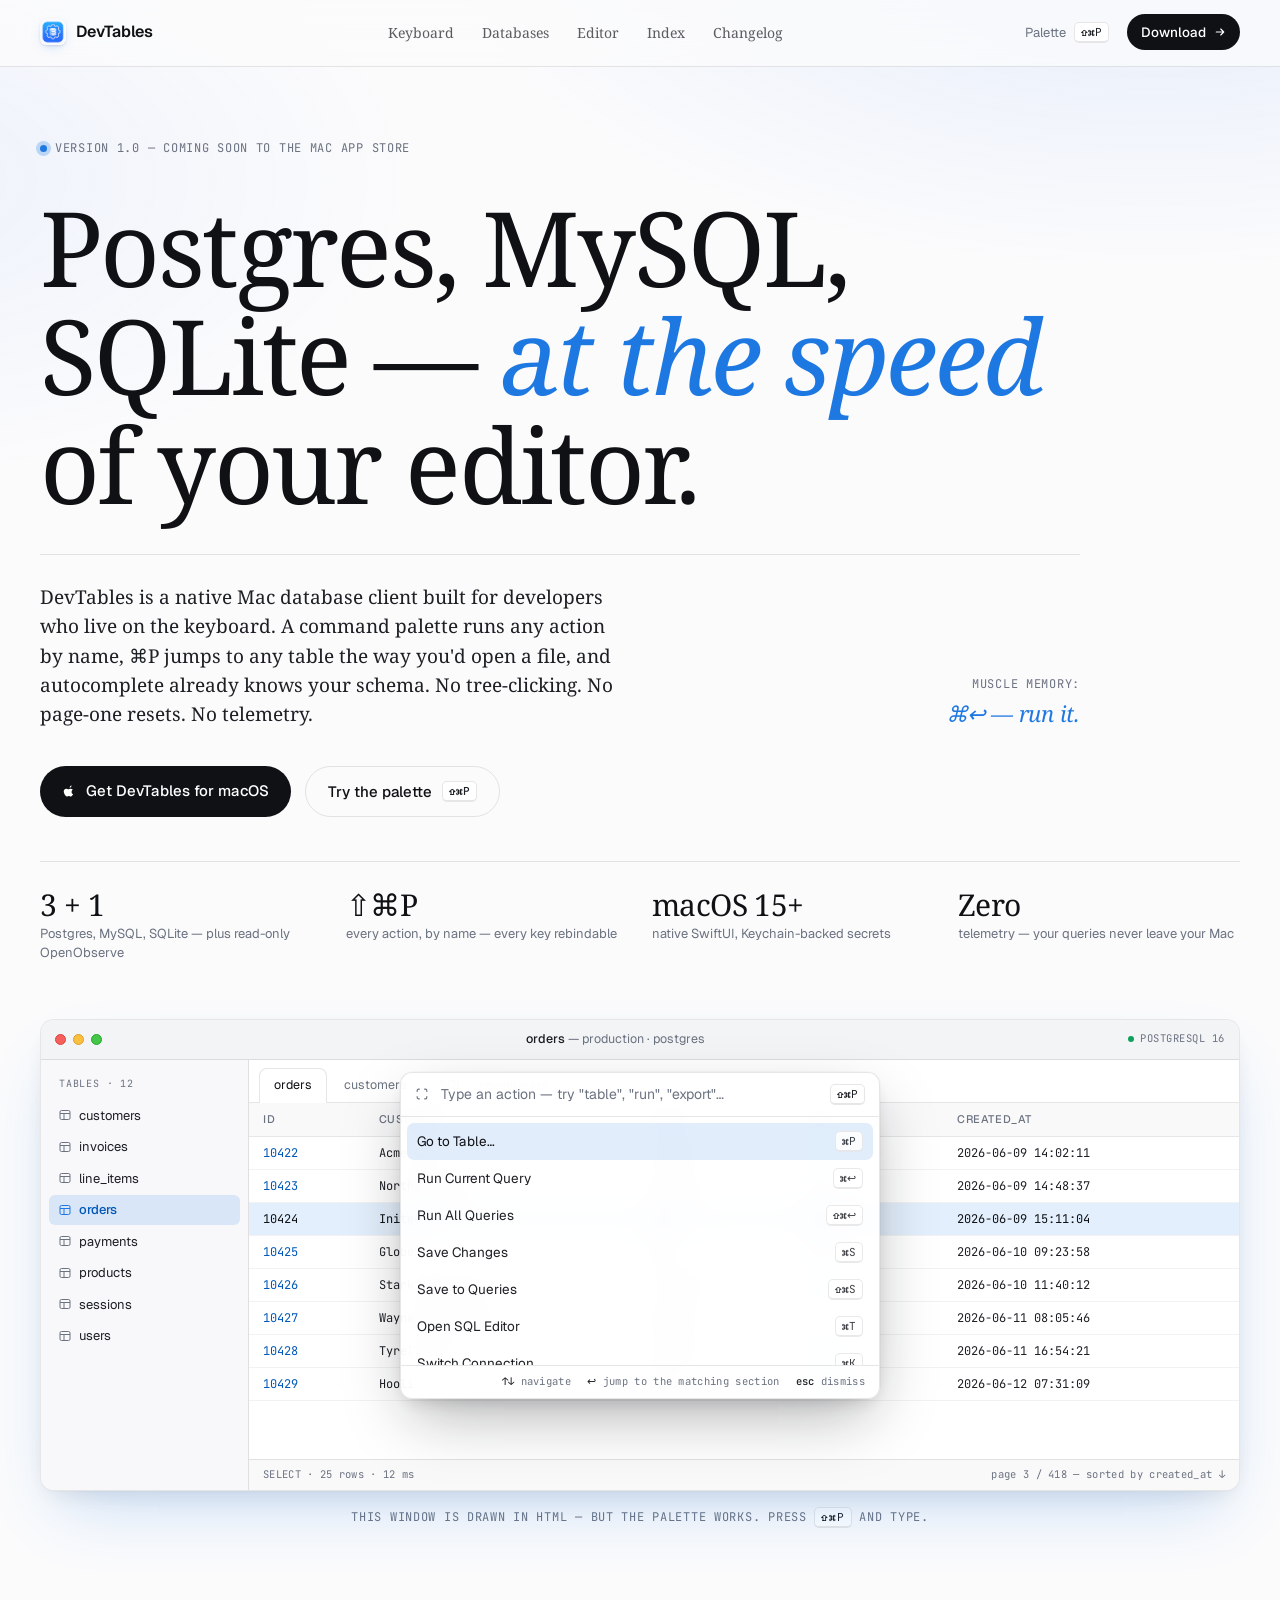
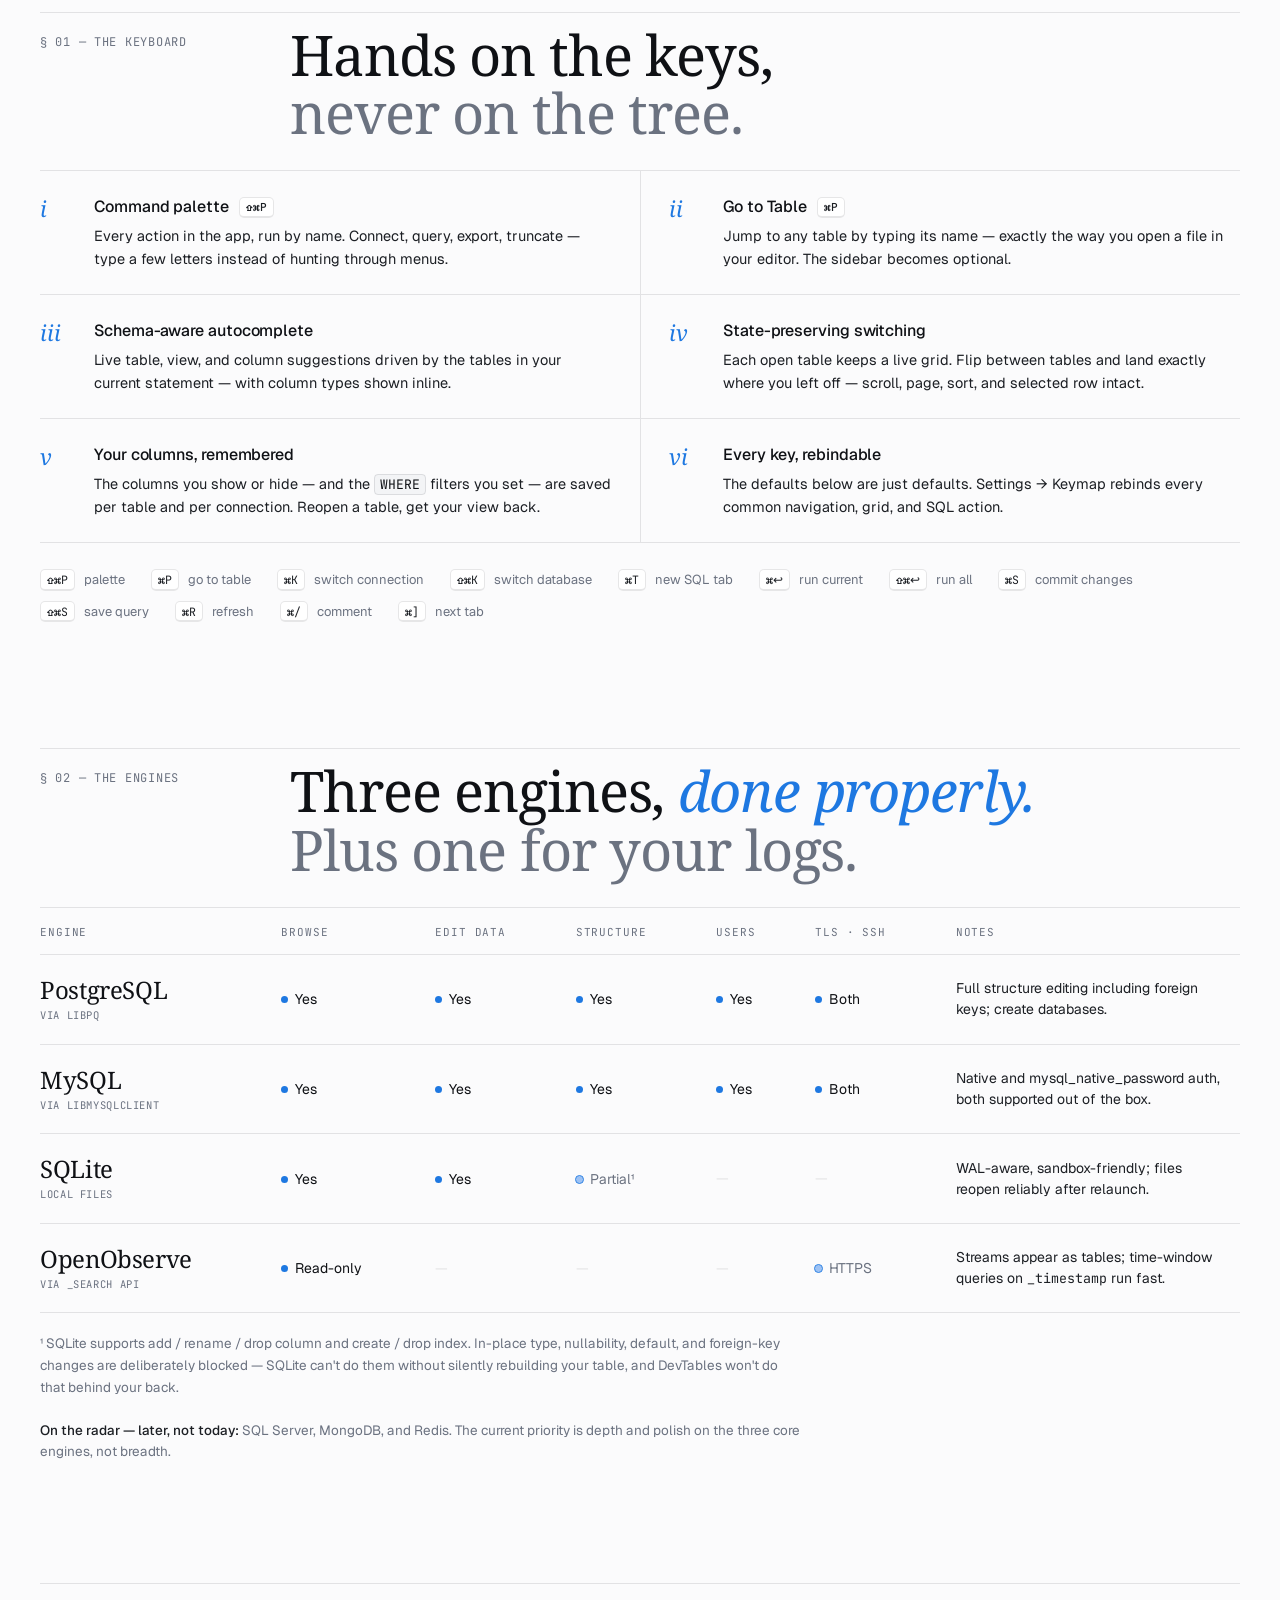
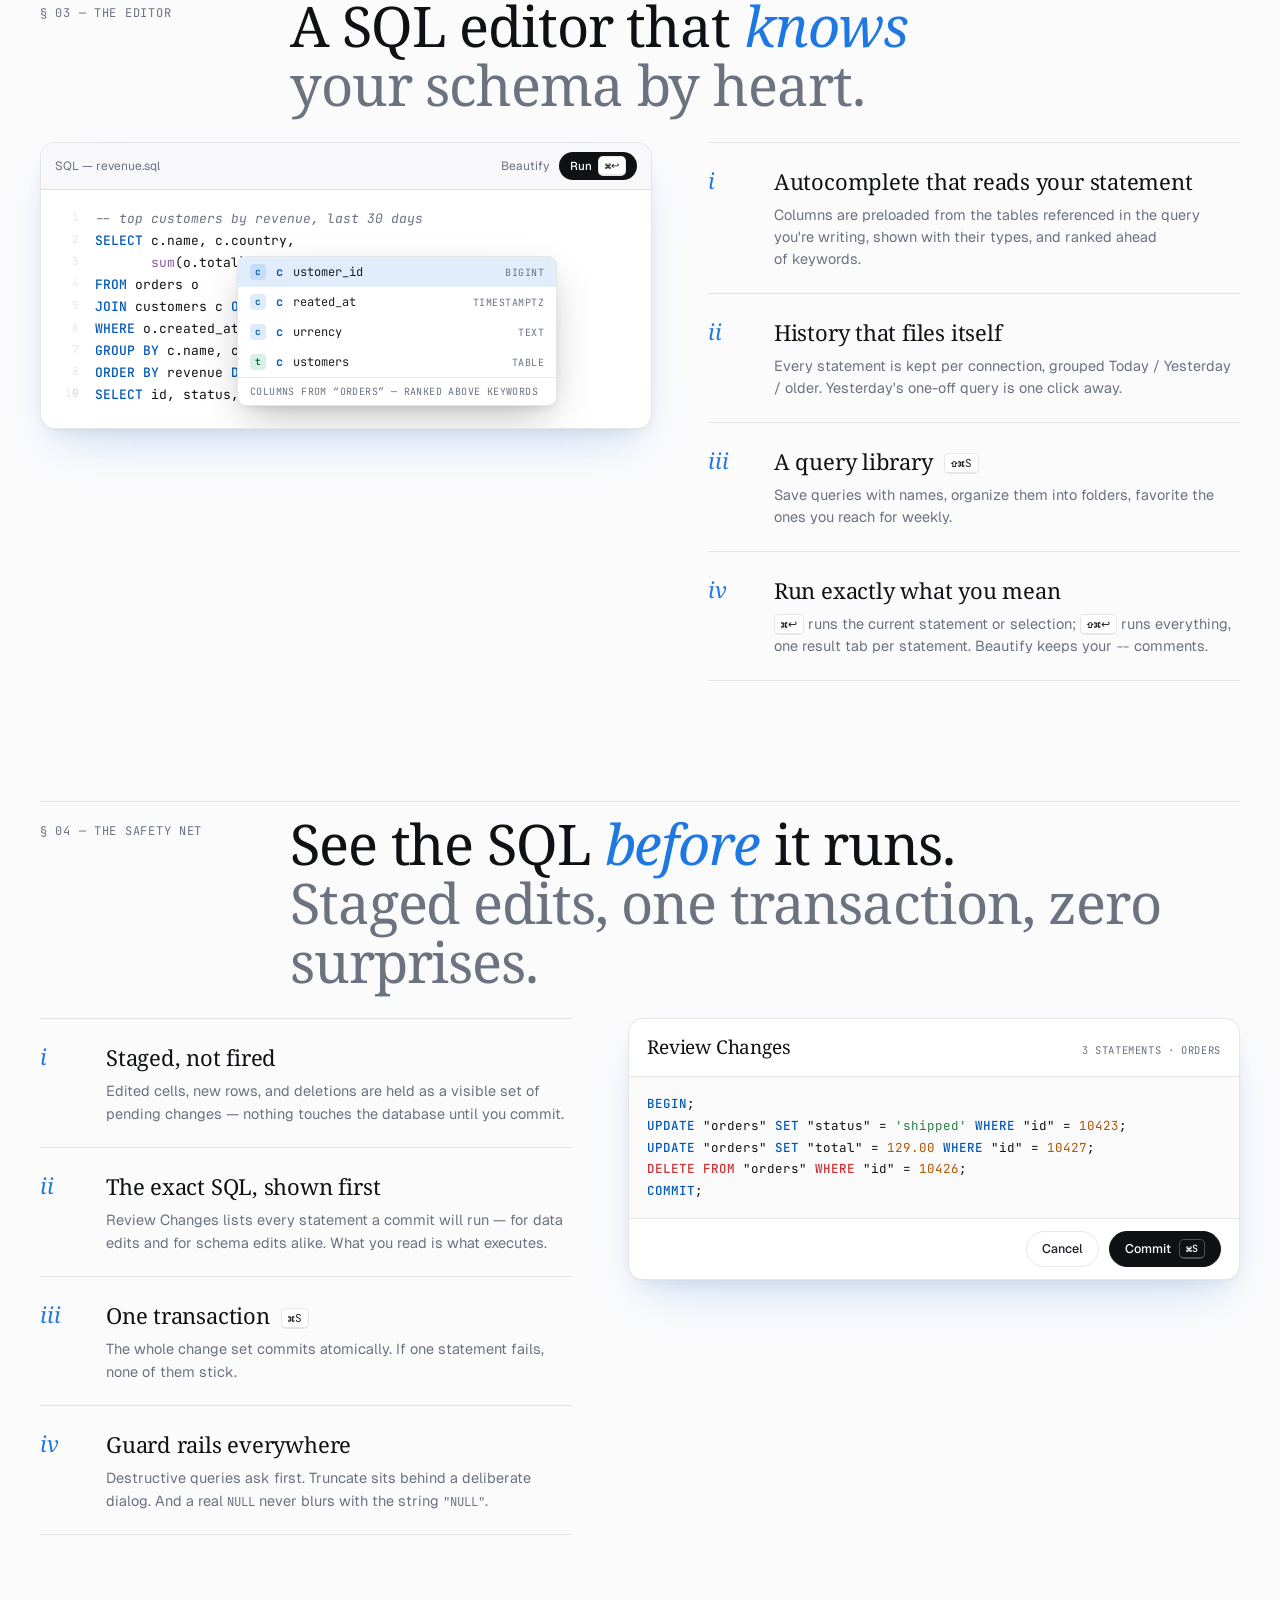
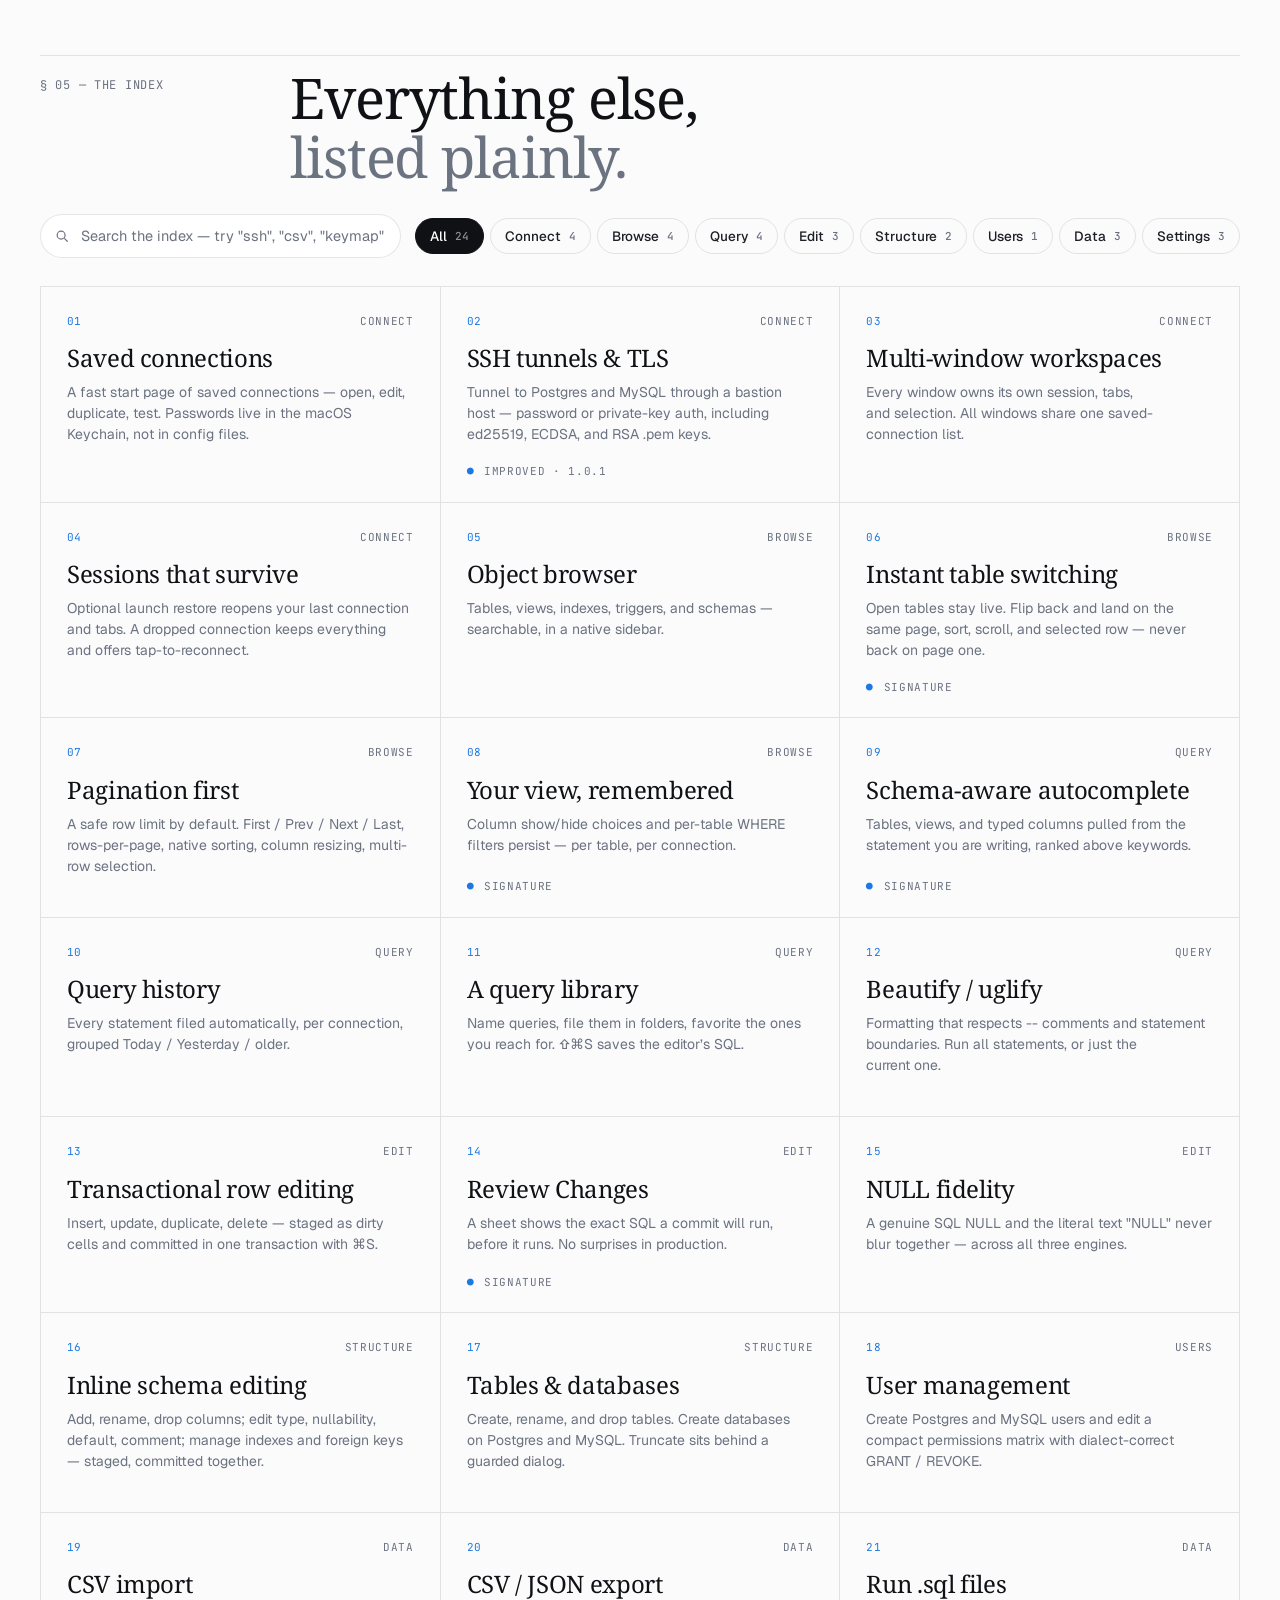
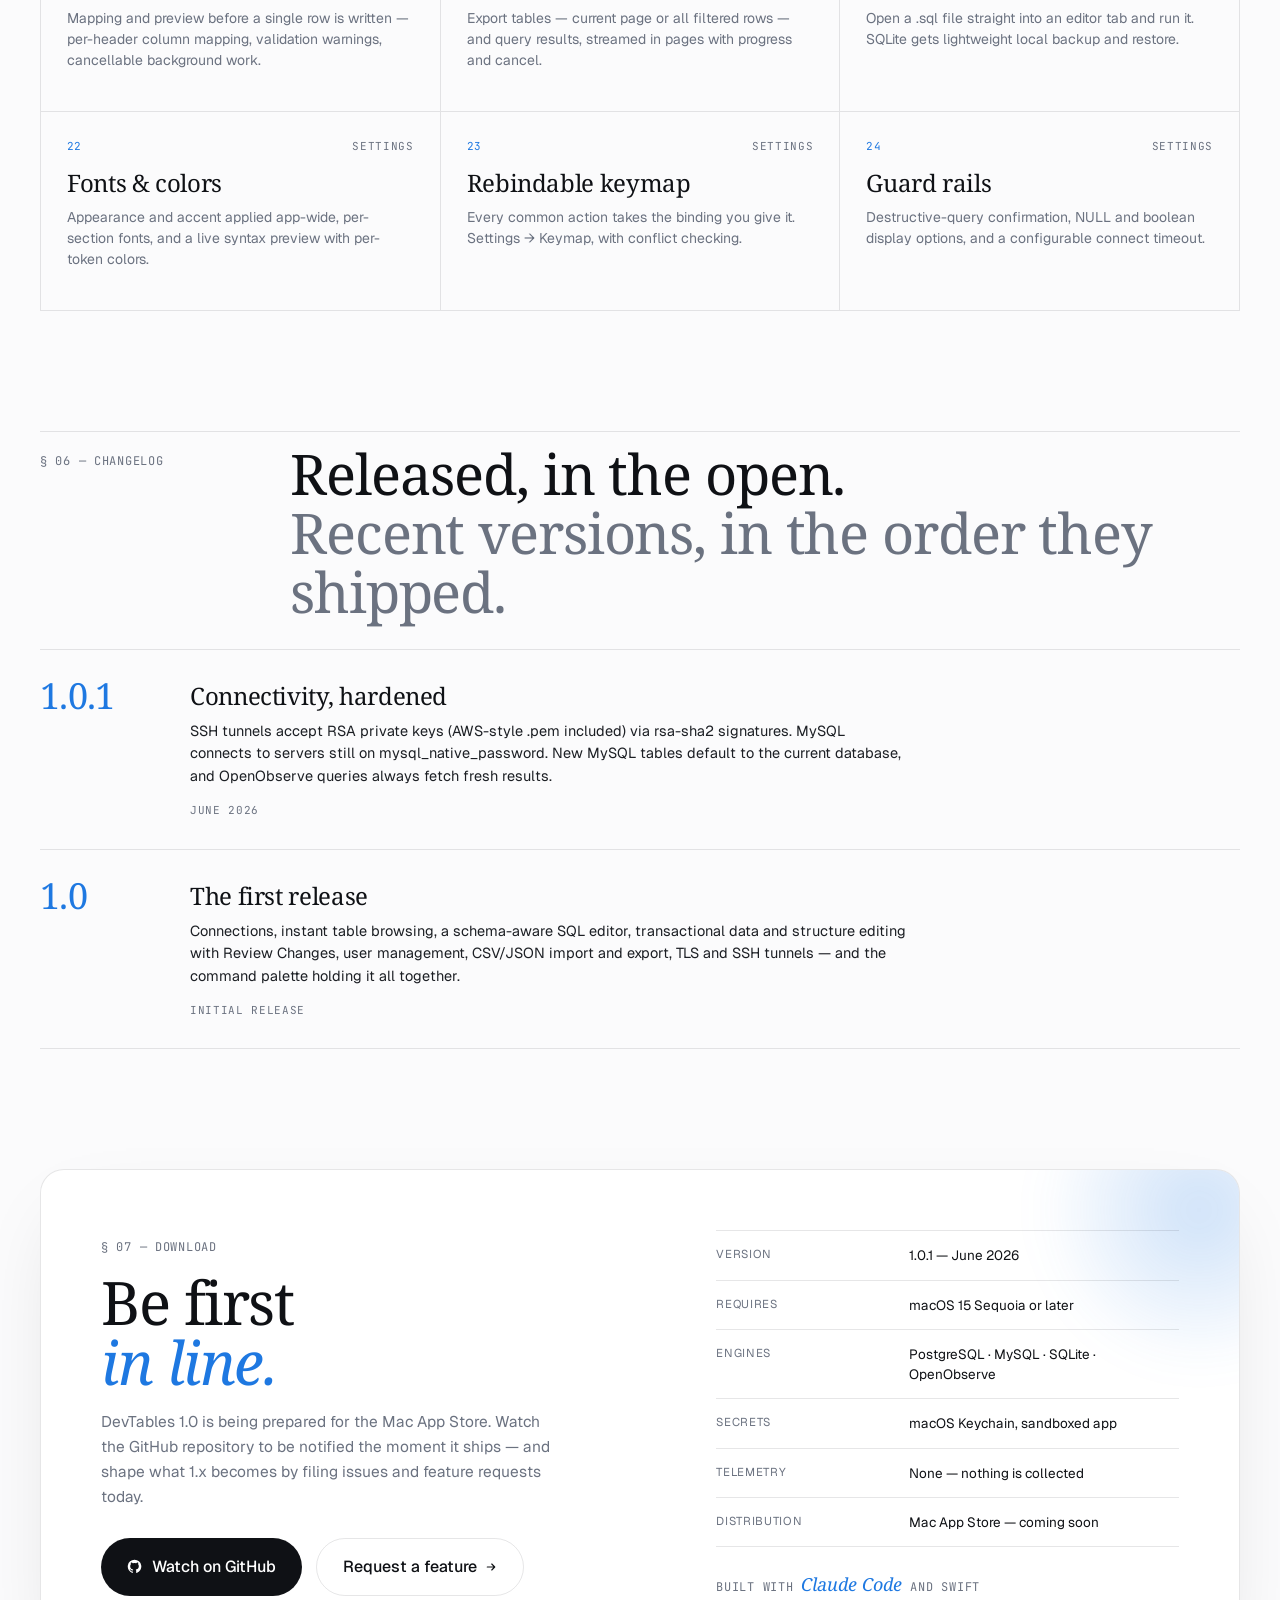
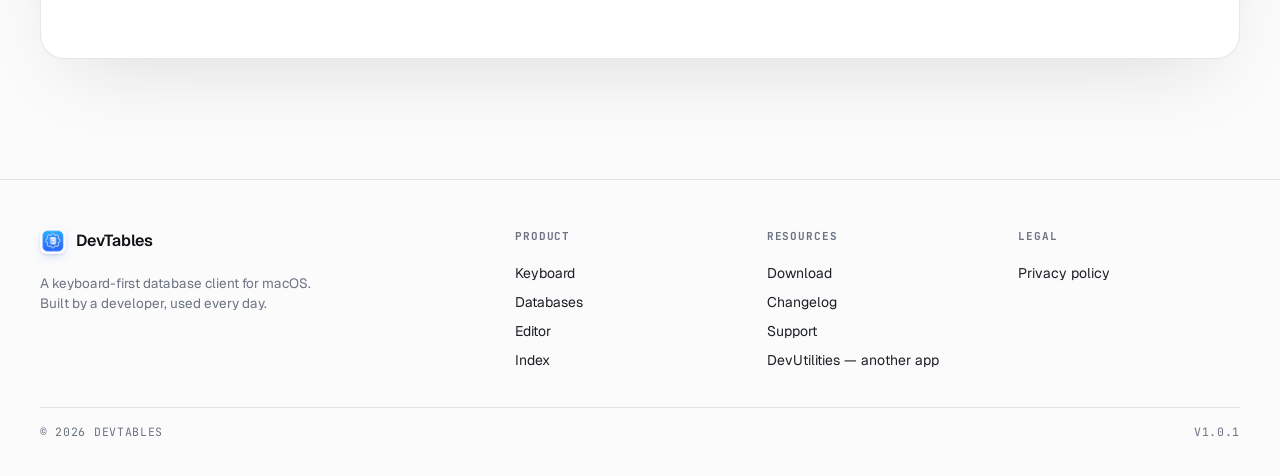
==== commit 5f74d09e: "update website" ====
--- a/index.html
+++ b/index.html
@@ -558,13 +558,13 @@
           <a href="#databases">Databases</a>
           <a href="#editor">Editor</a>
           <a href="#features">Index</a>
-          <a href="#download">Download</a>
         </div>
         <div>
           <h5>Resources</h5>
+          <a href="#download">Download</a>
           <a href="release-notes.html">Changelog</a>
           <a href="https://github.com/hengfeiyang/DevTables/issues">Support</a>
-          <a href="https://apps.apple.com/app/devutilities/id6753612551">DevUtilities — our other app</a>
+          <a href="https://hengfeiyang.github.io/DevUtilities/">DevUtilities — another app</a>
         </div>
         <div>
           <h5>Legal</h5>
